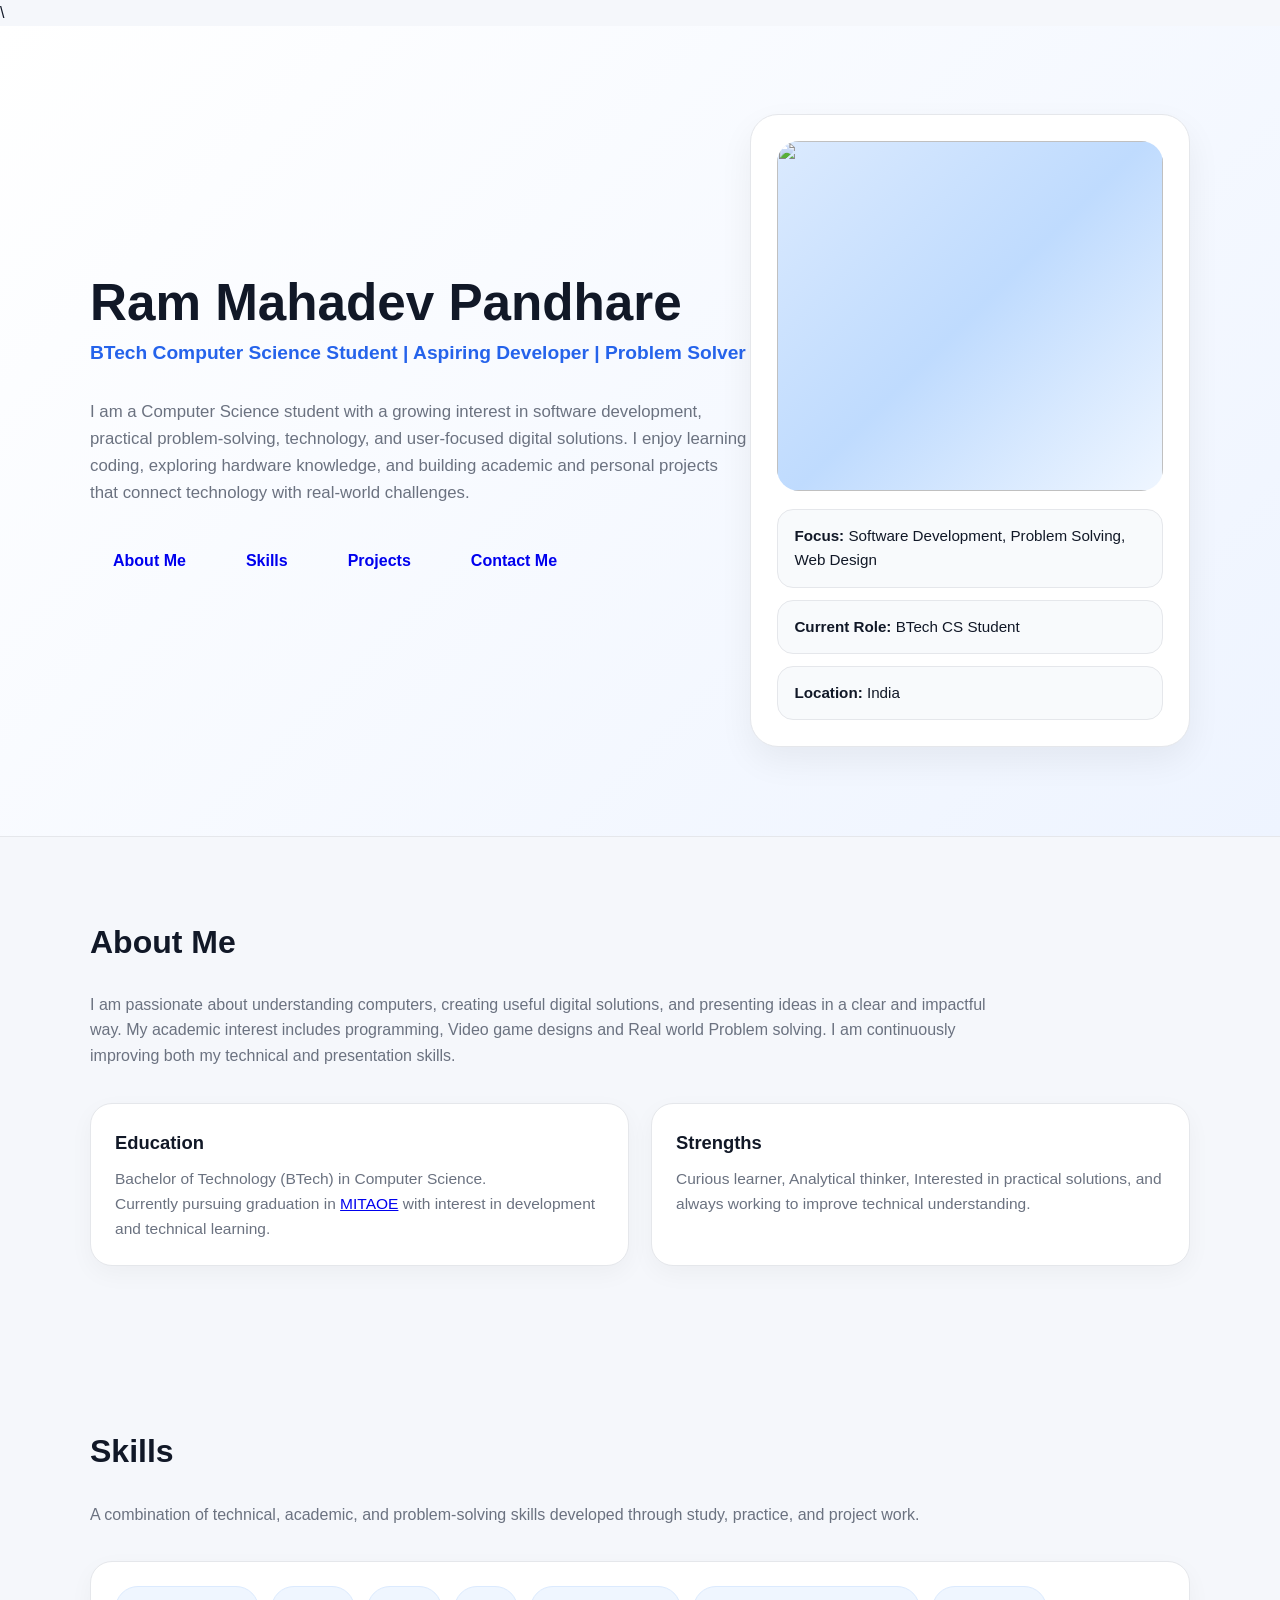
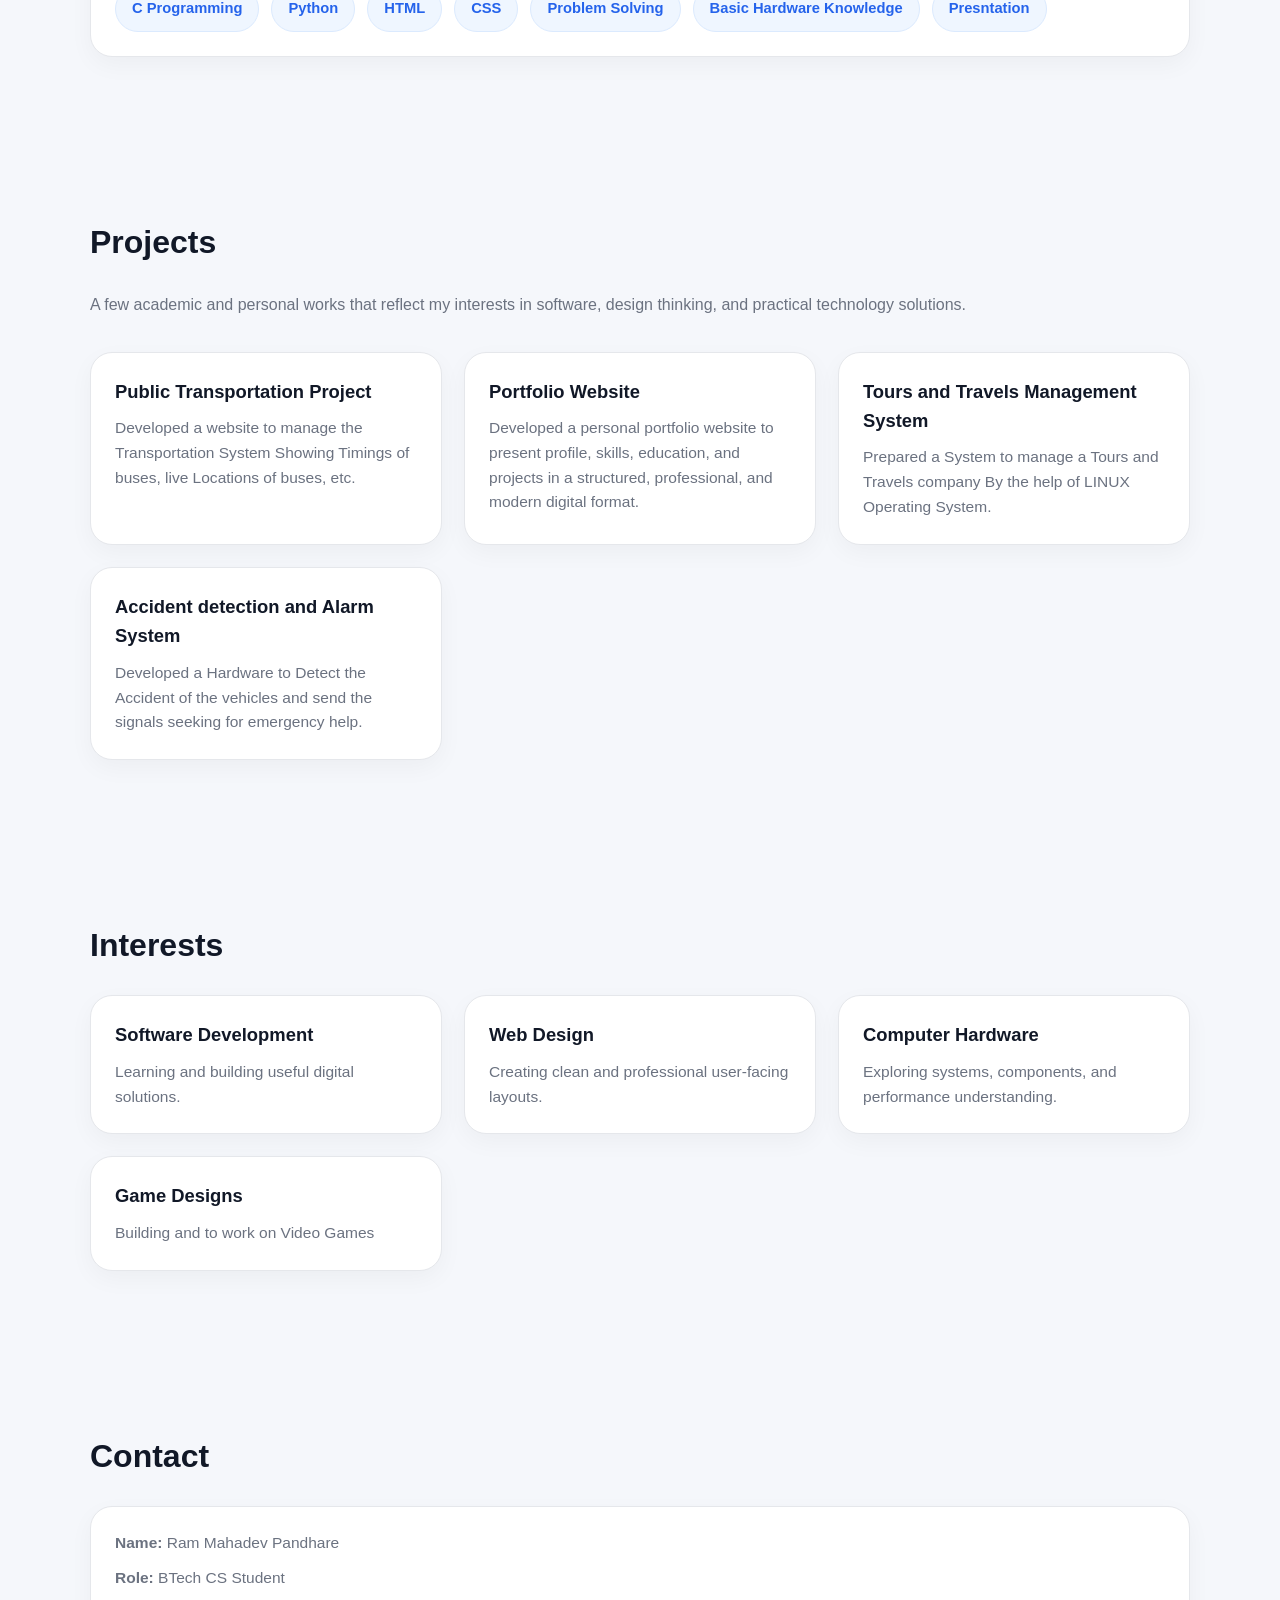
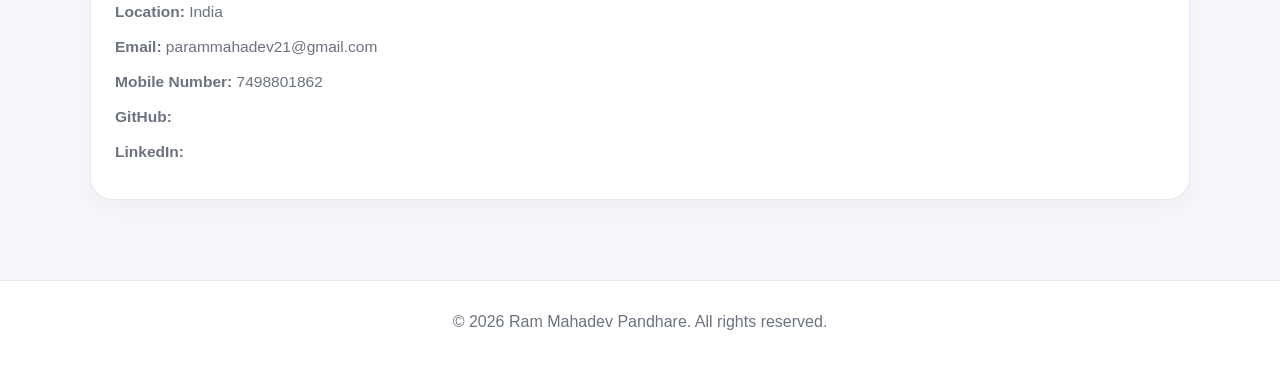
==== index.html @ dc65df7d "Add files via upload" ====
\<!DOCTYPE html>
<html lang="en">
<head>
  <meta charset="UTF-8" />
  <meta name="viewport" content="width=device-width, initial-scale=1.0" />
  <title>Om Shivnath Kadam | Portfolio</title>
  <style>
    * {
      margin: 0;
      padding: 0;
      box-sizing: border-box;
    }

    :root {
      --bg: #f5f7fb;
      --card: #ffffff;
      --text: #111827;
      --muted: #6b7280;
      --line: #e5e7eb;
      --accent: #2563eb;
      --soft: #eff6ff;
    }

    body {
      font-family: Arial, Helvetica, sans-serif;
      background: var(--bg);
      color: var(--text);
      line-height: 1.6;
    }

    .container {
      width: min(1100px, 92%);
      margin: auto;
    }

    header {
      background: linear-gradient(135deg, #ffffff, #eef4ff);
      border-bottom: 1px solid var(--line);
    }

    .hero {
      min-height: 90vh;
      display: grid;
      grid-template-columns: 1.2fr 0.8fr;
      gap: 1px;
      align-items: center;
      padding: 60px 0;
    }

    .hero-text h1 {
      font-size: 3.2rem;
      line-height: 1.1;
      margin-bottom: 7px;
    }

    .hero-text h2 {
      font-size: 1.2rem;
      color: var(--accent);
      font-weight: 700;
      margin-bottom: 30px;
    }

    .hero-text p {
      font-size: 1.05rem;
      color: var(--muted);
      max-width: 680px;
      margin-bottom: 28px;
    }

    .buttons {
      display: flex;
      gap: 14px;
      flex-wrap: wrap;
    }

    .btn {
      display: inline-block;
      text-decoration: none;
      padding: 12px 22px;
      border-radius: 999px;
      font-weight: 700;
      transition: 0.25s ease;
      border: 1px solid transparent;
    }

    .hero-card {
      background: var(--card);
      border: 1px solid var(--line);
      border-radius: 28px;
      padding: 26px;
      box-shadow: 0 14px 35px rgba(0, 0, 0, 0.06);
    }

    .profile-box {
      height: 350px;
      border-radius: 22px;
      background: linear-gradient(135deg, #dbeafe, #bfdbfe, #eff6ff);
      display: flex;
      align-items: center;
      justify-content: center;
      overflow: hidden;
      padding: 0;
    }

    .profile-image {
      width: 100%;
      height: 100%;
      object-fit: cover;
      display: block;
    }

    .quick-info {
      margin-top: 18px;
      display: grid;
      gap: 12px;
    }

    .quick-info div {
      padding: 14px 16px;
      border-radius: 16px;
      background: #f8fafc;
      border: 1px solid var(--line);
      font-size: 0.95rem;
    }

    section {
      padding: 80px 0;
    }

    .section-title {
      font-size: 2rem;
      margin-bottom: 24px;
    }

    .section-subtext {
      color: var(--muted);
      max-width:900px;
      margin-bottom: 34px;
    }

    .grid {
      display: grid;
      gap: 22px;
    }

    .grid-2 {
      grid-template-columns: repeat(2, 1fr);
    }

    .grid-3 {
      grid-template-columns: repeat(3, 1fr);
    }

    .card {
      background: var(--card);
      border: 1px solid var(--line);
      border-radius: 22px;
      padding: 24px;
      box-shadow: 0 8px 24px rgba(0, 0, 0, 0.04);
    }

    .card h3 {
      margin-bottom: 10px;
      font-size: 1.15rem;
    }

    .card p {
      color: var(--muted);
      font-size: 0.97rem;
    }

    .skill-list {
      display: flex;
      flex-wrap: wrap;
      gap: 12px;
    }

    .skill {
      background: var(--soft);
      color: var(--accent);
      border: 1px solid #dbeafe;
      padding: 10px 16px;
      border-radius: 999px;
      font-weight: 700;
      font-size: 0.92rem;
    }

    .contact-box p {
      margin-bottom: 10px;
      color: var(--muted);
    }

    footer {
      padding: 28px 0 40px;
      text-align: center;
      color: var(--muted);
      border-top: 1px solid var(--line);
      background: #fff;
    }

    @media (max-width: 900px) {
      .hero,
      .grid-2,
      .grid-3 {
        grid-template-columns: 1fr;
      }

      .hero {
        min-height: auto;
        padding: 40px 0 60px;
      }

      .hero-text h1 {
        font-size: 2.4rem;
      }
    }
  </style>
</head>
<body>
  <header>
    <div class="container hero">
      <div class="hero-text">
        <h1>Ram Mahadev Pandhare</h1>
        <h2>BTech Computer Science Student | Aspiring Developer | Problem Solver</h2>
        <p>
          I am a Computer Science student with a growing interest in software development,
          practical problem-solving, technology, and user-focused digital solutions. I enjoy
          learning coding, exploring hardware knowledge, and building academic and personal
          projects that connect technology with real-world challenges.
        </p>
        <div class="buttons">
          <a href="#about" class="btn btn">About Me</a>
          <a href="#skills" class="btn btn">Skills</a>
          <a href="#projects" class="btn btn">Projects</a>
          <a href="#contact" class="btn btn">Contact Me</a>
        </div>
      </div>

      <div class="hero-card">
        <div class="profile-box">
          <img src="C:\Users\hp 512\Downloads\IMG-20251212-WA0064.jpg" class="profile-image"/>
        </div>
        <div class="quick-info">
          <div><strong>Focus:</strong> Software Development, Problem Solving, Web Design</div>
          <div><strong>Current Role:</strong> BTech CS Student</div>
          <div><strong>Location:</strong> India</div>
        </div>
      </div>
    </div>
  </header>

  <section id="about">
    <div class="container">
      <h2 class="section-title">About Me</h2>
      <p class="section-subtext">
        I am passionate about understanding computers, creating useful digital solutions,
        and presenting ideas in a clear and impactful way. My academic interest includes
        programming, Video game designs and Real world Problem solving. I am continuously improving both my technical and presentation skills.
      </p>
      <div class="grid grid-2">
        <div class="card">
          <h3>Education</h3>
          <p>
            Bachelor of Technology (BTech) in Computer Science.<br />
            Currently pursuing graduation in <a href="https://mitaoe.ac.in/">MITAOE</a> with interest in development and technical learning.
          </p>
        </div>
        <div class="card">
          <h3>Strengths</h3>
          <p>
            Curious learner, Analytical thinker, Interested in
            practical solutions, and always working to improve technical understanding.
          </p>
        </div>
      </div>
    </div>
  </section>

  <section id="skills">
    <div class="container">
      <h2 class="section-title">Skills</h2>
      <p class="section-subtext">
        A combination of technical, academic, and problem-solving skills developed through study, practice, and project work.</p>
      <div class="card">
        <div class="skill-list">
          <span class="skill">C Programming</span>
          <span class="skill">Python</span>
          <span class="skill">HTML</span>
          <span class="skill">CSS</span>
          <span class="skill">Problem Solving</span>
          <span class="skill">Basic Hardware Knowledge</span>
          <span class="skill">Presntation</span>
        </div>
      </div>
    </div>
  </section>

  <section id="projects">
    <div class="container">
      <h2 class="section-title">Projects</h2>
      <p class="section-subtext">
        A few academic and personal works that reflect my interests in software, design thinking, and practical technology solutions.</p>
      <div class="grid grid-3">
        <div class="card">
          <h3>Public Transportation Project</h3>
          <p>
            Developed a website to manage the Transportation System Showing Timings of buses, live Locations of buses, etc.
          </p>
        </div>
        <div class="card">
          <h3>Portfolio Website</h3>
          <p>
            Developed a personal portfolio website to present profile, skills, education, and projects in a structured, professional, and modern digital format.
          </p>
        </div>
        <div class="card">
          <h3>Tours and Travels Management System</h3>
          <p>
            Prepared a System to manage a Tours and Travels company By the help of LINUX Operating System.
          </p>
        </div>
        <div class="card">
          <h3>Accident detection and Alarm System</h3>
          <p>
            Developed a Hardware to Detect the Accident of the vehicles and send the signals seeking for emergency help.
          </p>
        </div>
      </div>
    </div>
  </section>

  <section id="interests">
    <div class="container">
      <h2 class="section-title">Interests</h2>
      <div class="grid grid-3">
        <div class="card"><h3>Software Development</h3><p>Learning and building useful digital solutions.</p></div>
        <div class="card"><h3>Web Design</h3><p>Creating clean and professional user-facing layouts.</p></div>
        <div class="card"><h3>Computer Hardware</h3><p>Exploring systems, components, and performance understanding.</p></div>
        <div class="card"><h3>Game Designs</h3><p>Building and to work on Video Games</p></div>
      </div>
    </div>
  </section>

  <section id="contact">
    <div class="container">
      <h2 class="section-title">Contact</h2>
      <div class="card contact-box">
        <p><strong>Name:</strong> Ram Mahadev Pandhare</p>
        <p><strong>Role:</strong> BTech CS Student</p>
        <p><strong>Location:</strong> India</p>
        <p><strong>Email:</strong> parammahadev21@gmail.com</p> 
        <p><strong>Mobile Number:</strong> 7498801862</p>       
        <p><strong>GitHub:</strong> </p>
        <p><strong>LinkedIn:</strong></p>
      </div>
    </div>
  </section>

  <footer>
    <div class="container">
      <p>© 2026 Ram Mahadev Pandhare. All rights reserved.</p>
    </div>
  </footer>
</body>
</html>
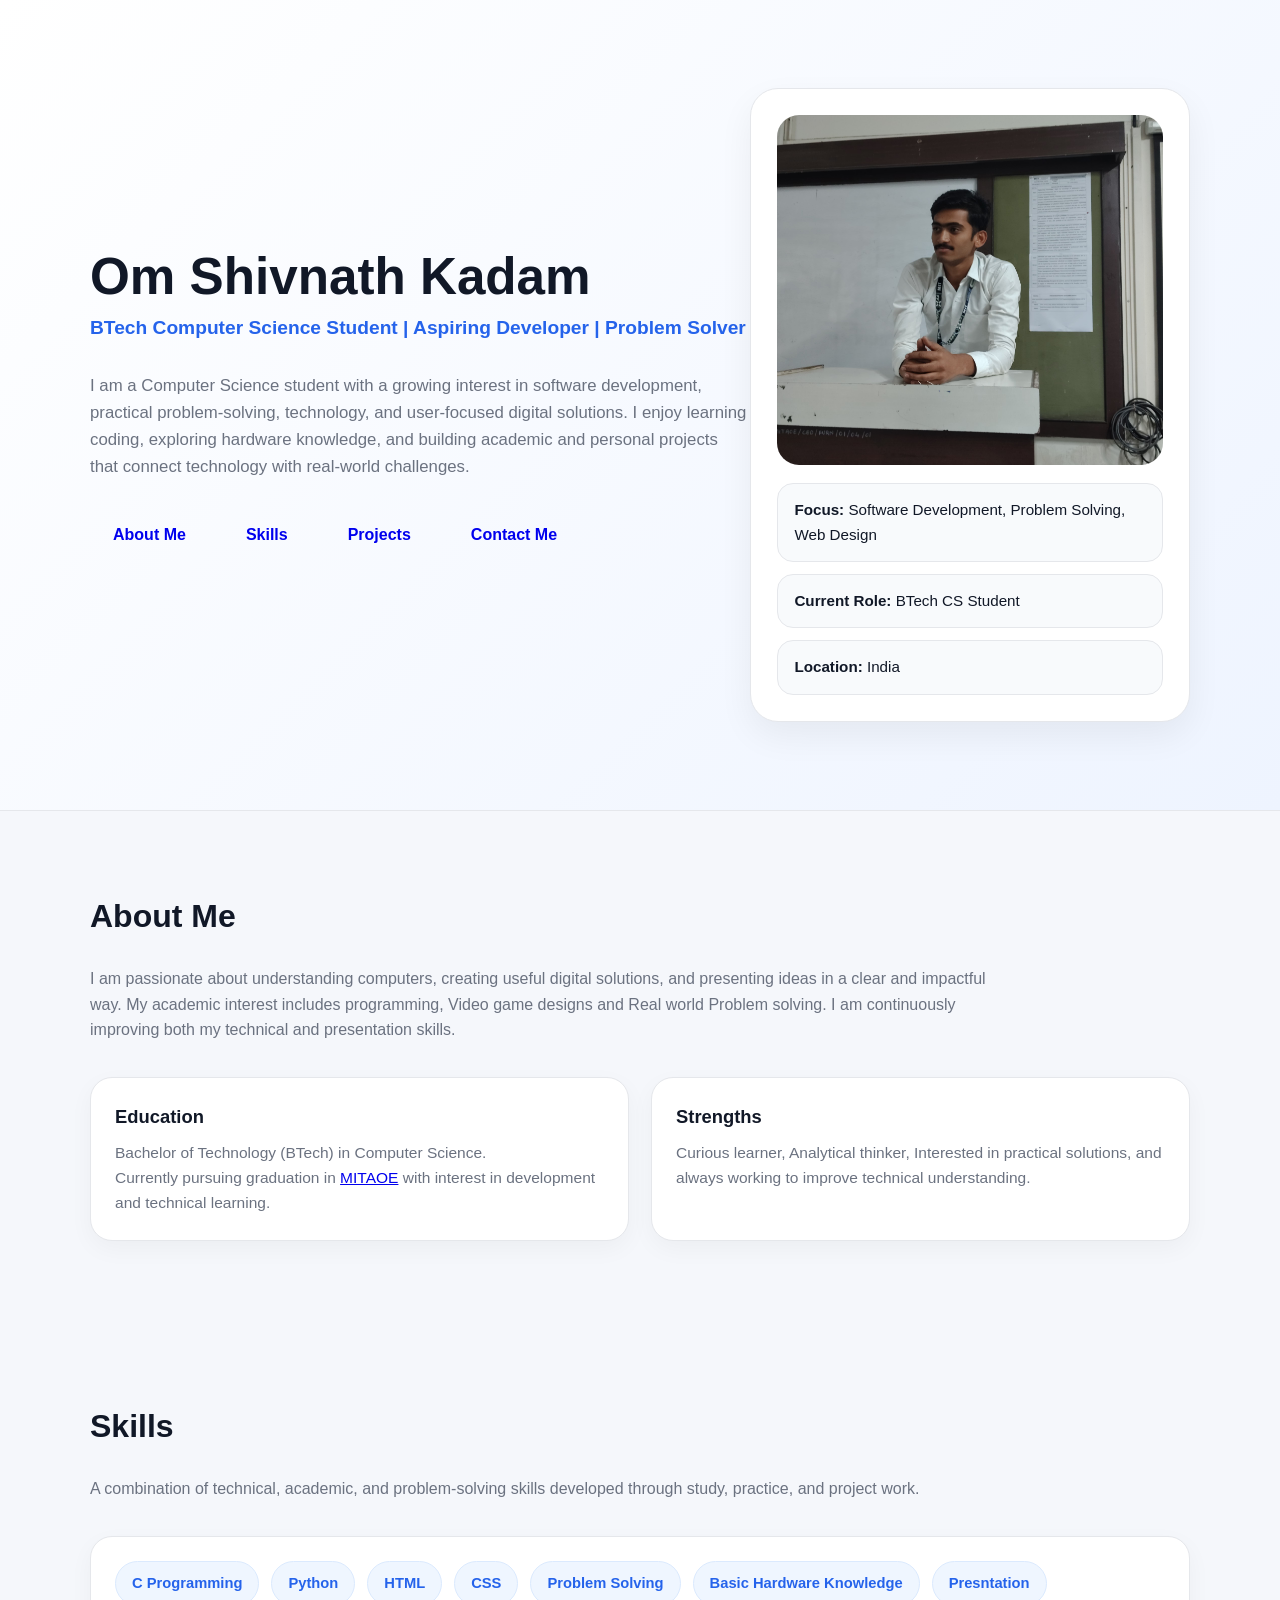
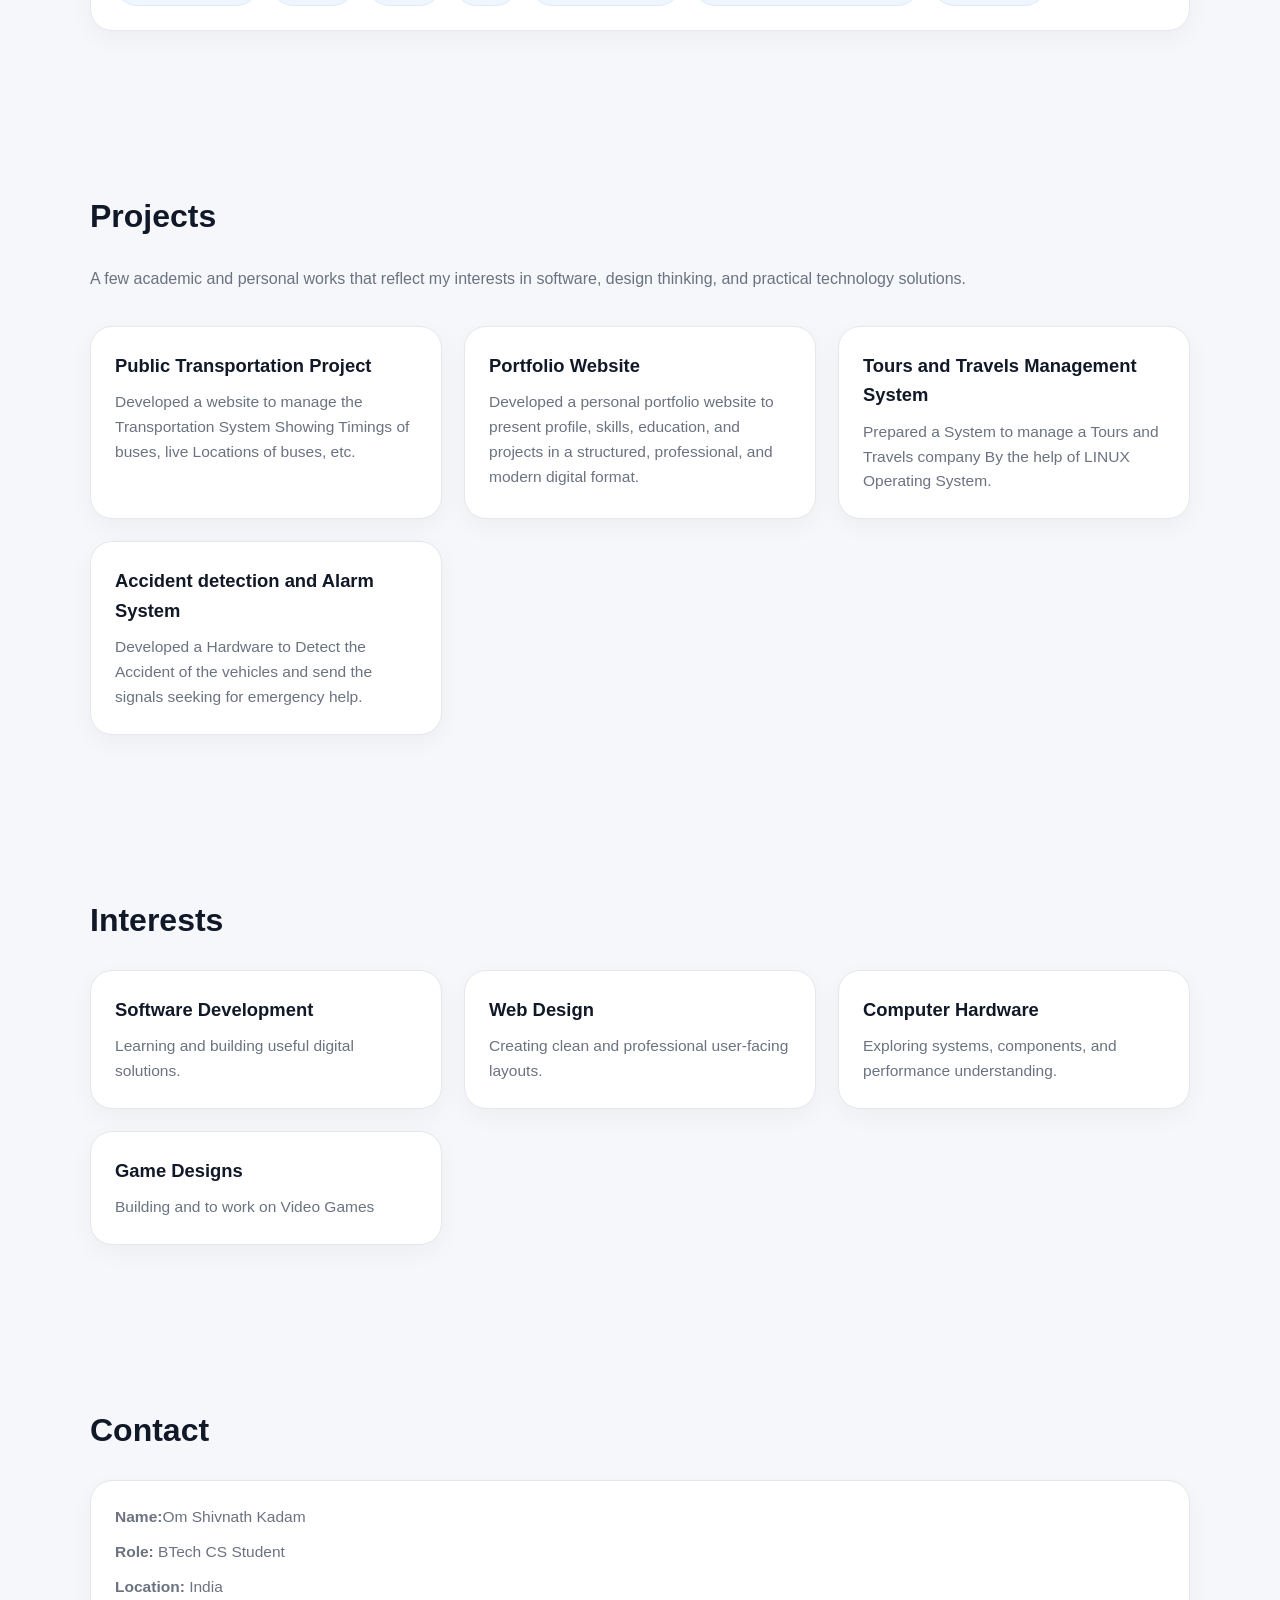
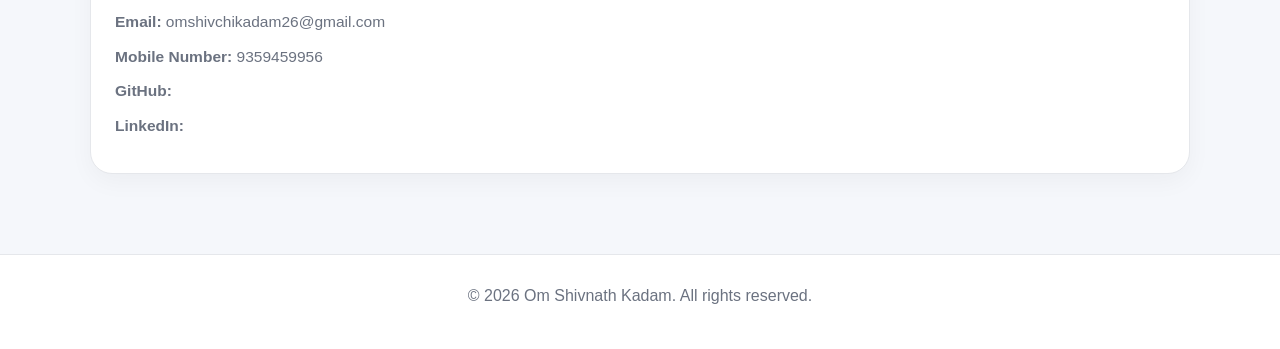
==== commit 24aa988a: "Add files via upload" ====
--- a/index.html
+++ b/index.html
@@ -1,4 +1,4 @@
-\<!DOCTYPE html>
+<!DOCTYPE html>
 <html lang="en">
 <head>
   <meta charset="UTF-8" />
@@ -220,7 +220,7 @@
   <header>
     <div class="container hero">
       <div class="hero-text">
-        <h1>Ram Mahadev Pandhare</h1>
+        <h1>Om Shivnath Kadam</h1>
         <h2>BTech Computer Science Student | Aspiring Developer | Problem Solver</h2>
         <p>
           I am a Computer Science student with a growing interest in software development,
@@ -238,7 +238,7 @@
 
       <div class="hero-card">
         <div class="profile-box">
-          <img src="C:\Users\hp 512\Downloads\IMG-20251212-WA0064.jpg" class="profile-image"/>
+          <img src="IMG-20251212-WA0064.jpg" class="profile-image"/>
         </div>
         <div class="quick-info">
           <div><strong>Focus:</strong> Software Development, Problem Solving, Web Design</div>
@@ -345,11 +345,11 @@
     <div class="container">
       <h2 class="section-title">Contact</h2>
       <div class="card contact-box">
-        <p><strong>Name:</strong> Ram Mahadev Pandhare</p>
+        <p><strong>Name:</strong>Om Shivnath Kadam</p>
         <p><strong>Role:</strong> BTech CS Student</p>
         <p><strong>Location:</strong> India</p>
-        <p><strong>Email:</strong> parammahadev21@gmail.com</p> 
-        <p><strong>Mobile Number:</strong> 7498801862</p>       
+        <p><strong>Email:</strong> omshivchikadam26@gmail.com</p> 
+        <p><strong>Mobile Number:</strong> 9359459956</p>       
         <p><strong>GitHub:</strong> </p>
         <p><strong>LinkedIn:</strong></p>
       </div>
@@ -358,7 +358,7 @@
 
   <footer>
     <div class="container">
-      <p>© 2026 Ram Mahadev Pandhare. All rights reserved.</p>
+      <p>© 2026 Om Shivnath Kadam. All rights reserved.</p>
     </div>
   </footer>
 </body>
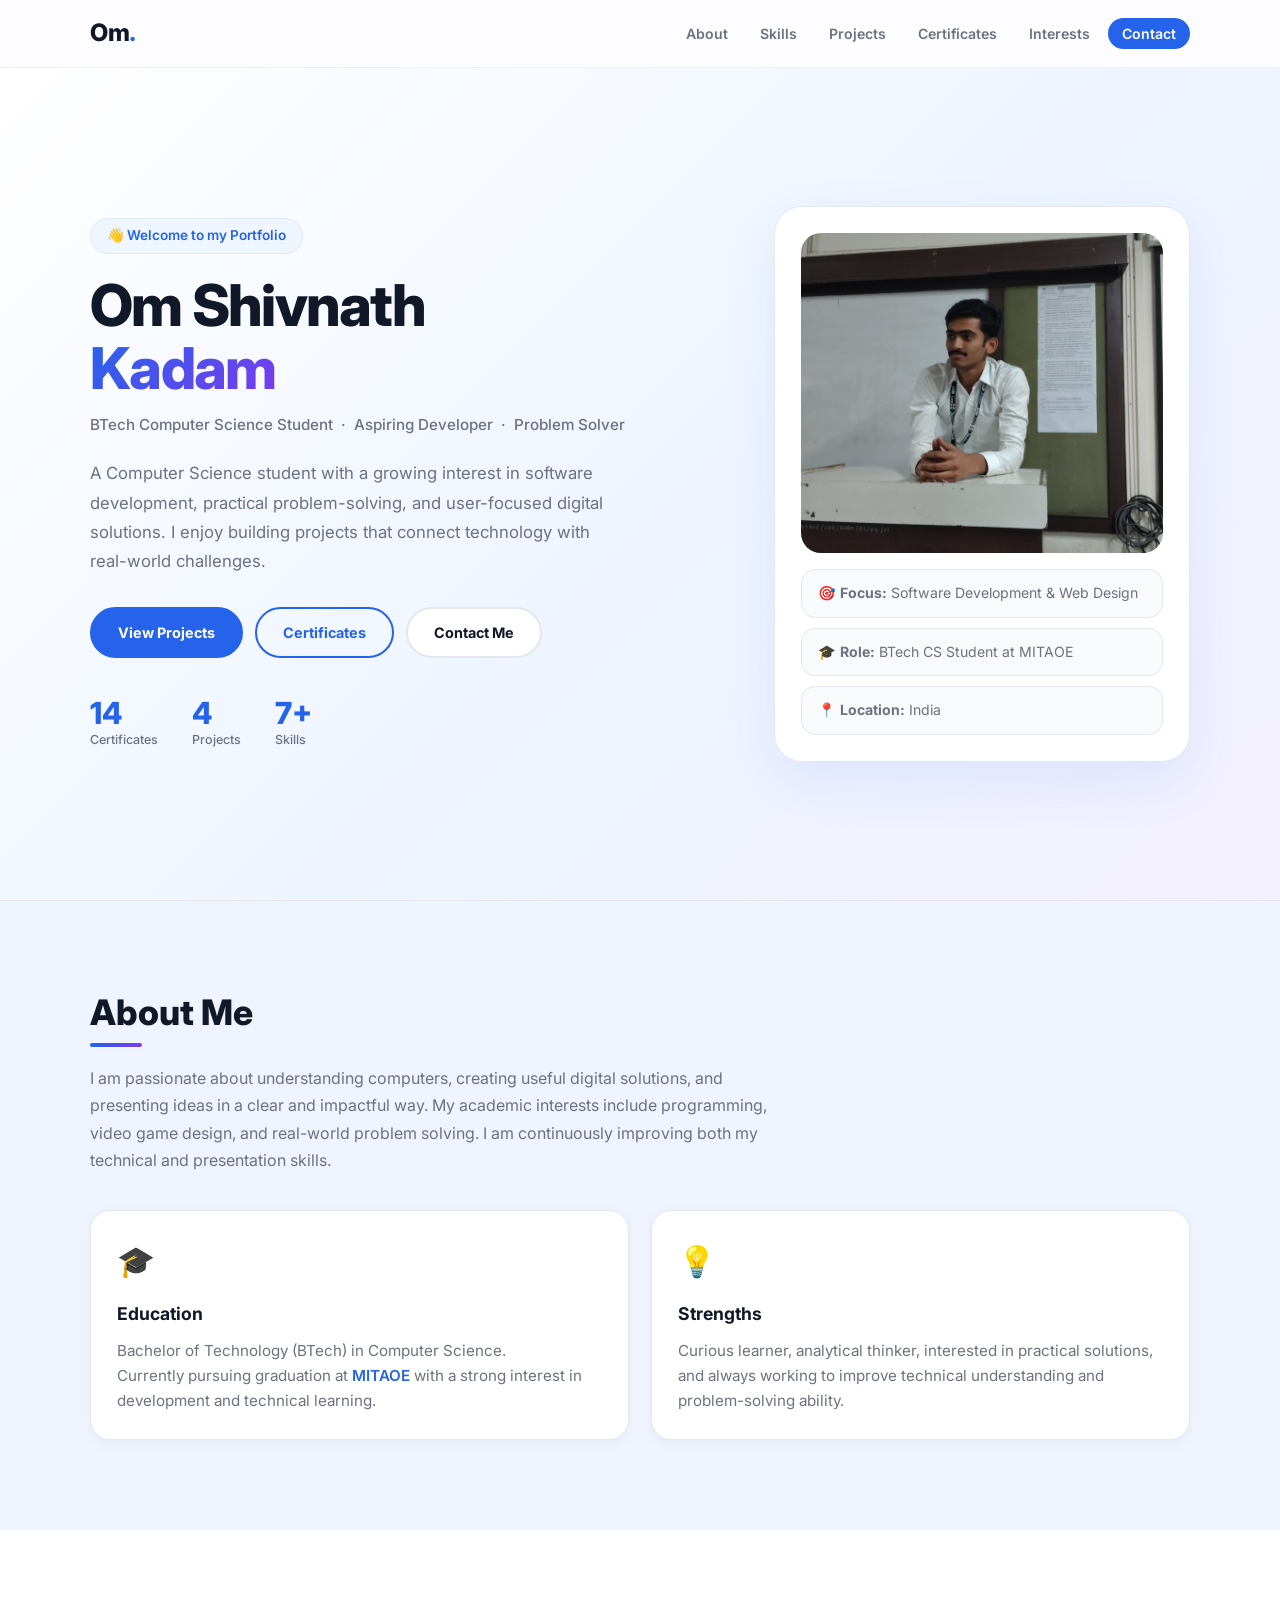
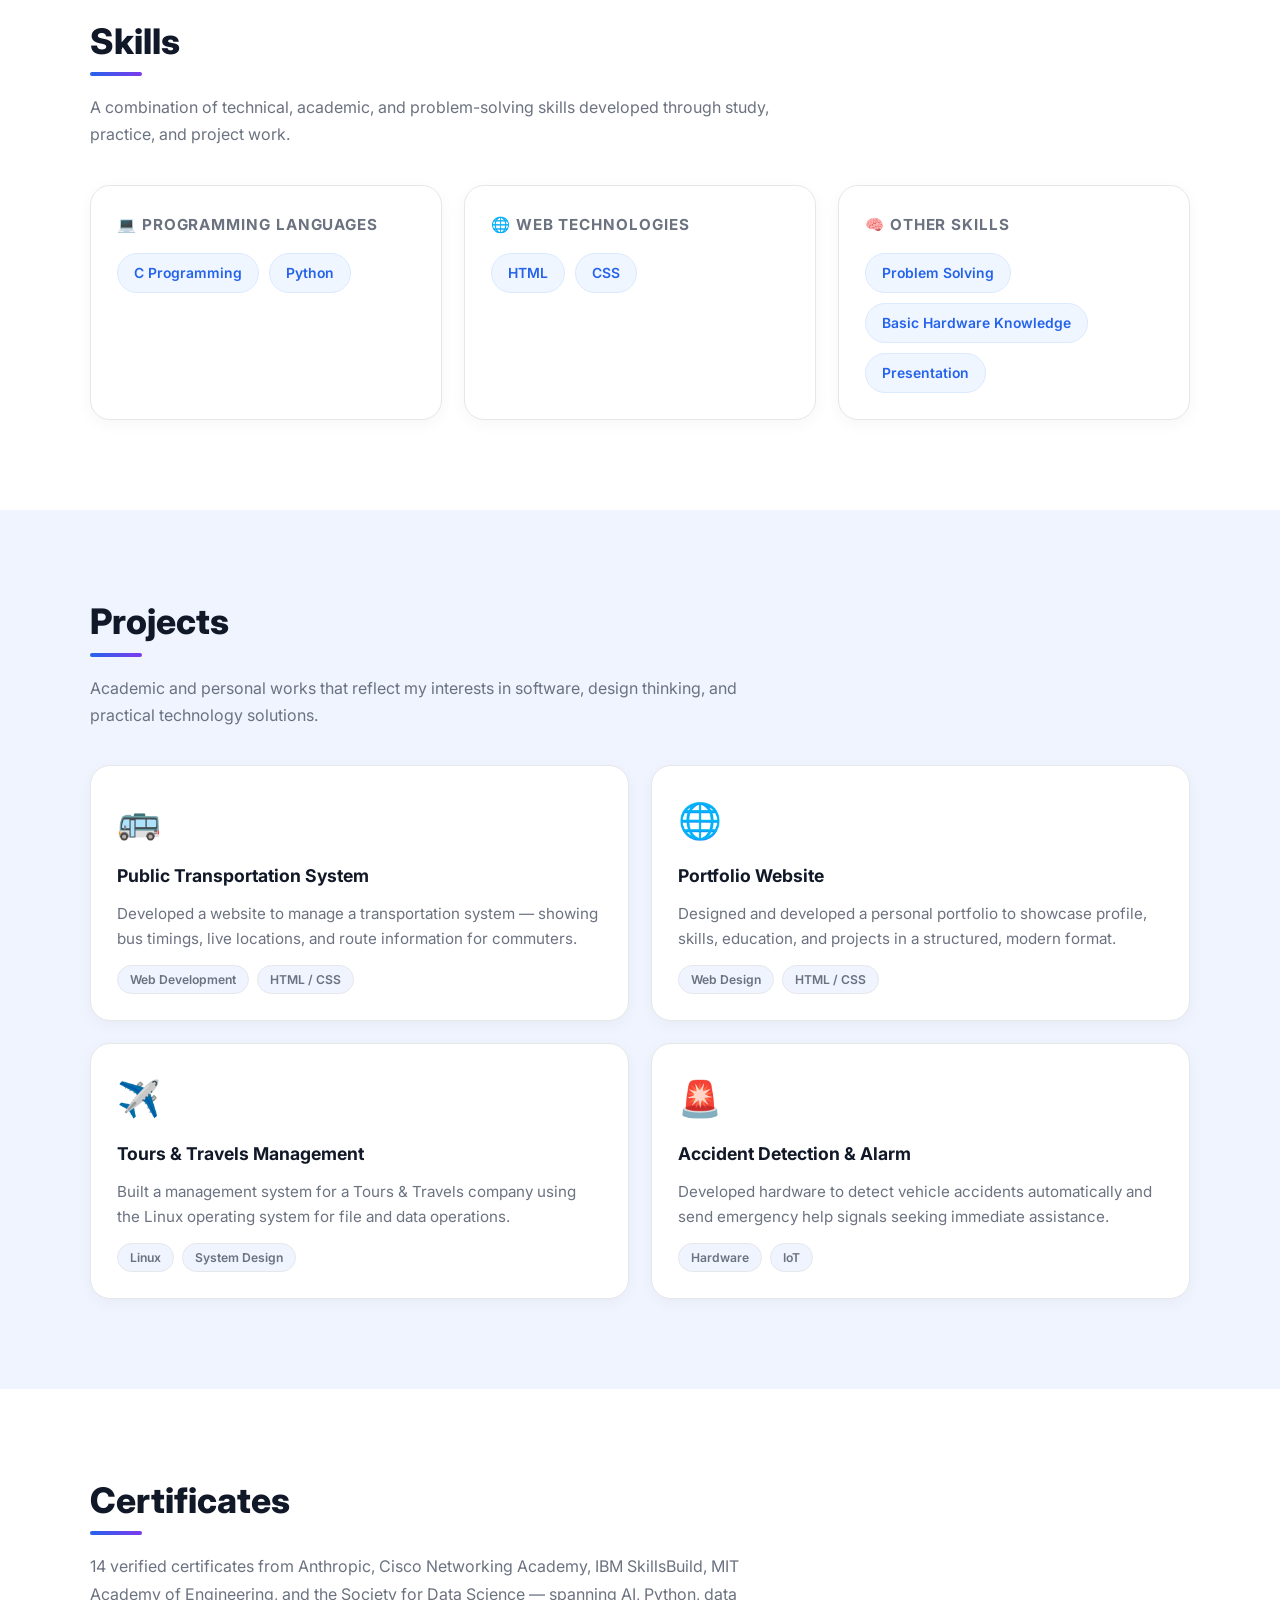
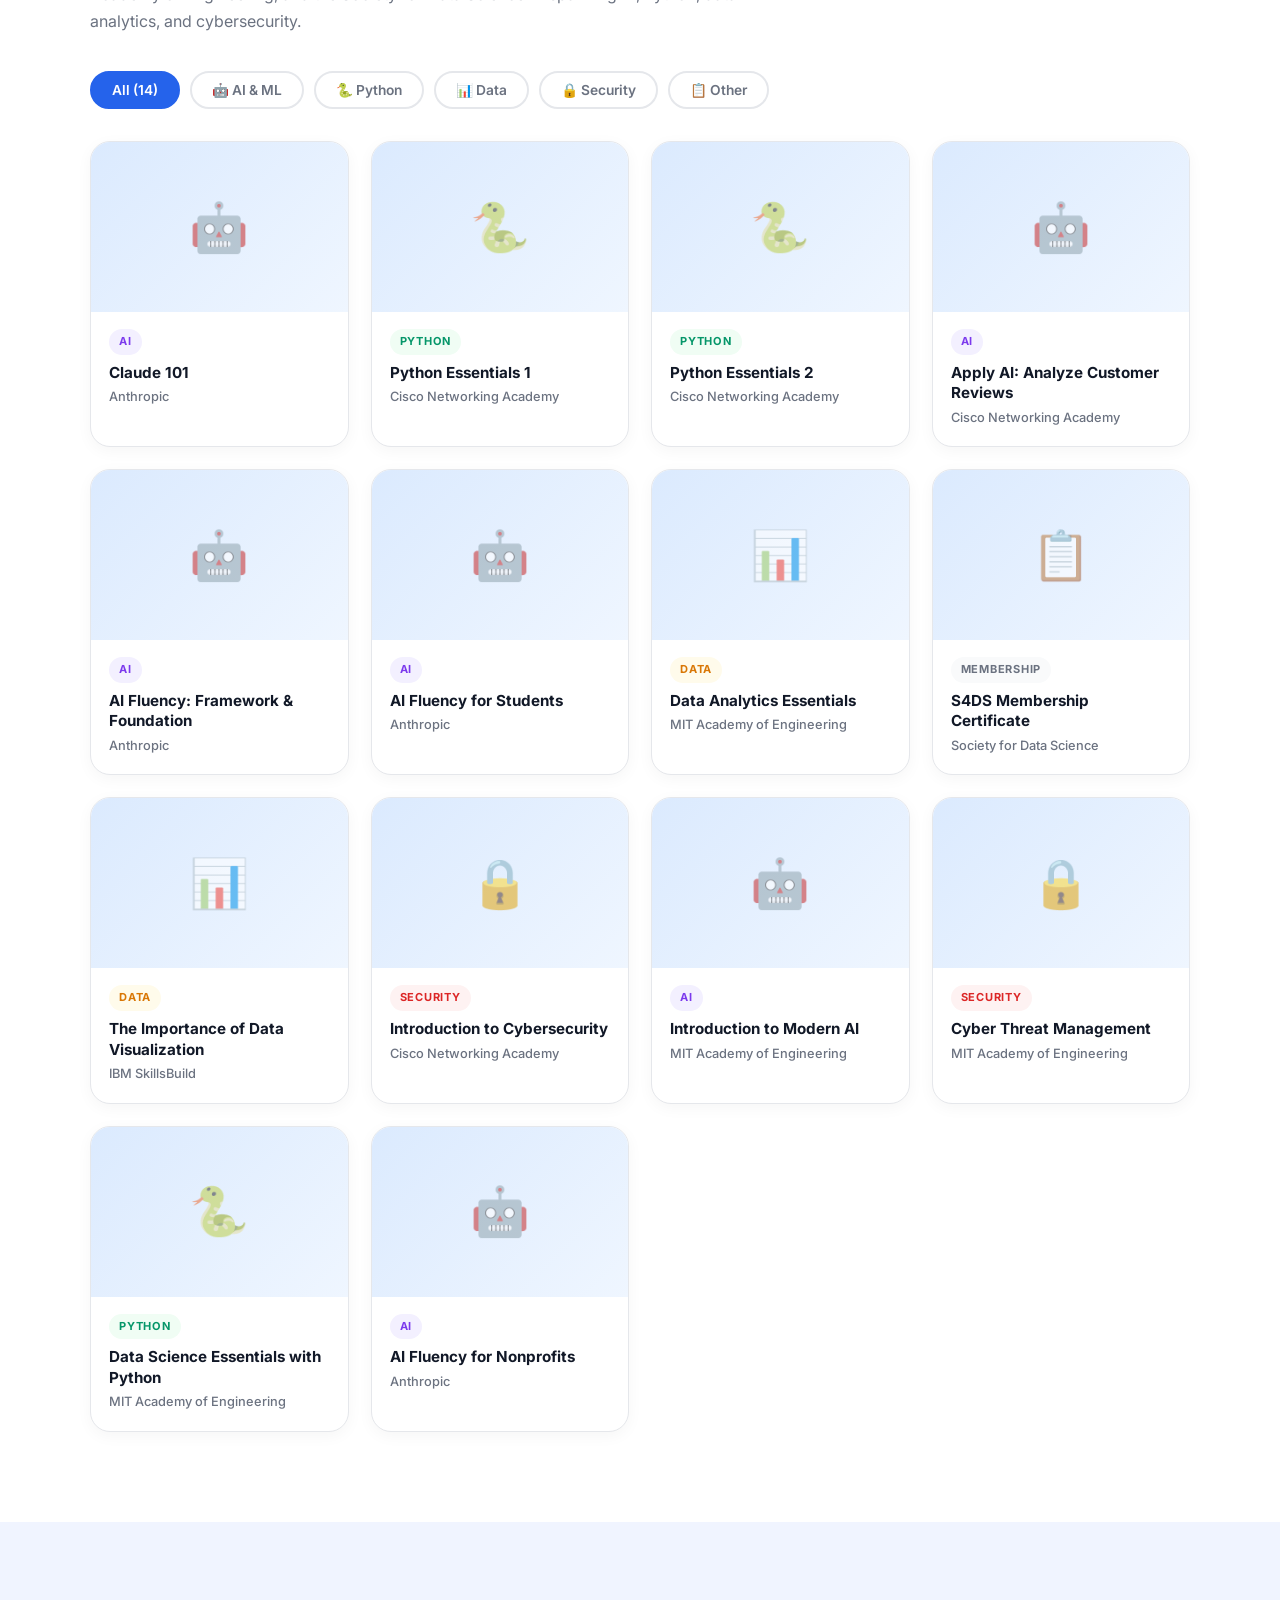
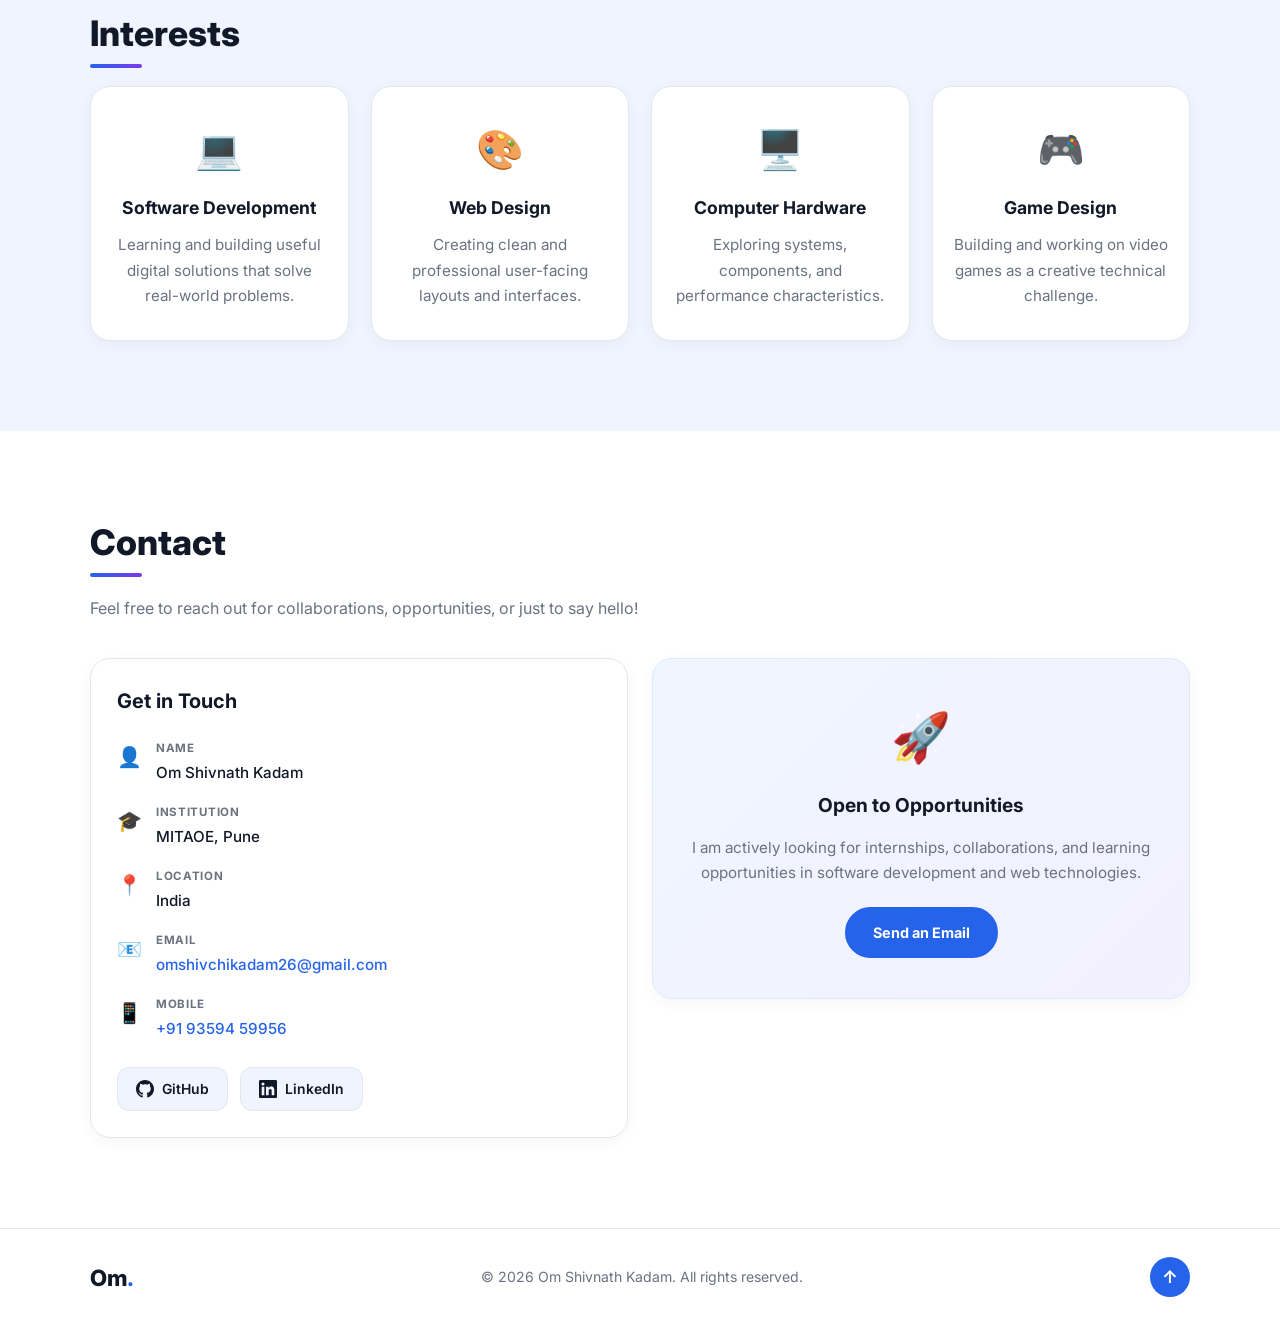
==== commit 0c11005e: "Add files via upload" ====
--- a/index.html
+++ b/index.html
@@ -1,365 +1,692 @@
-<!DOCTYPE html>
-<html lang="en">
-<head>
-  <meta charset="UTF-8" />
-  <meta name="viewport" content="width=device-width, initial-scale=1.0" />
-  <title>Om Shivnath Kadam | Portfolio</title>
-  <style>
-    * {
-      margin: 0;
-      padding: 0;
-      box-sizing: border-box;
-    }
-
-    :root {
-      --bg: #f5f7fb;
-      --card: #ffffff;
-      --text: #111827;
-      --muted: #6b7280;
-      --line: #e5e7eb;
-      --accent: #2563eb;
-      --soft: #eff6ff;
-    }
-
-    body {
-      font-family: Arial, Helvetica, sans-serif;
-      background: var(--bg);
-      color: var(--text);
-      line-height: 1.6;
-    }
-
-    .container {
-      width: min(1100px, 92%);
-      margin: auto;
-    }
-
-    header {
-      background: linear-gradient(135deg, #ffffff, #eef4ff);
-      border-bottom: 1px solid var(--line);
-    }
-
-    .hero {
-      min-height: 90vh;
-      display: grid;
-      grid-template-columns: 1.2fr 0.8fr;
-      gap: 1px;
-      align-items: center;
-      padding: 60px 0;
-    }
-
-    .hero-text h1 {
-      font-size: 3.2rem;
-      line-height: 1.1;
-      margin-bottom: 7px;
-    }
-
-    .hero-text h2 {
-      font-size: 1.2rem;
-      color: var(--accent);
-      font-weight: 700;
-      margin-bottom: 30px;
-    }
-
-    .hero-text p {
-      font-size: 1.05rem;
-      color: var(--muted);
-      max-width: 680px;
-      margin-bottom: 28px;
-    }
-
-    .buttons {
-      display: flex;
-      gap: 14px;
-      flex-wrap: wrap;
-    }
-
-    .btn {
-      display: inline-block;
-      text-decoration: none;
-      padding: 12px 22px;
-      border-radius: 999px;
-      font-weight: 700;
-      transition: 0.25s ease;
-      border: 1px solid transparent;
-    }
-
-    .hero-card {
-      background: var(--card);
-      border: 1px solid var(--line);
-      border-radius: 28px;
-      padding: 26px;
-      box-shadow: 0 14px 35px rgba(0, 0, 0, 0.06);
-    }
-
-    .profile-box {
-      height: 350px;
-      border-radius: 22px;
-      background: linear-gradient(135deg, #dbeafe, #bfdbfe, #eff6ff);
-      display: flex;
-      align-items: center;
-      justify-content: center;
-      overflow: hidden;
-      padding: 0;
-    }
-
-    .profile-image {
-      width: 100%;
-      height: 100%;
-      object-fit: cover;
-      display: block;
-    }
-
-    .quick-info {
-      margin-top: 18px;
-      display: grid;
-      gap: 12px;
-    }
-
-    .quick-info div {
-      padding: 14px 16px;
-      border-radius: 16px;
-      background: #f8fafc;
-      border: 1px solid var(--line);
-      font-size: 0.95rem;
-    }
-
-    section {
-      padding: 80px 0;
-    }
-
-    .section-title {
-      font-size: 2rem;
-      margin-bottom: 24px;
-    }
-
-    .section-subtext {
-      color: var(--muted);
-      max-width:900px;
-      margin-bottom: 34px;
-    }
-
-    .grid {
-      display: grid;
-      gap: 22px;
-    }
-
-    .grid-2 {
-      grid-template-columns: repeat(2, 1fr);
-    }
-
-    .grid-3 {
-      grid-template-columns: repeat(3, 1fr);
-    }
-
-    .card {
-      background: var(--card);
-      border: 1px solid var(--line);
-      border-radius: 22px;
-      padding: 24px;
-      box-shadow: 0 8px 24px rgba(0, 0, 0, 0.04);
-    }
-
-    .card h3 {
-      margin-bottom: 10px;
-      font-size: 1.15rem;
-    }
-
-    .card p {
-      color: var(--muted);
-      font-size: 0.97rem;
-    }
-
-    .skill-list {
-      display: flex;
-      flex-wrap: wrap;
-      gap: 12px;
-    }
-
-    .skill {
-      background: var(--soft);
-      color: var(--accent);
-      border: 1px solid #dbeafe;
-      padding: 10px 16px;
-      border-radius: 999px;
-      font-weight: 700;
-      font-size: 0.92rem;
-    }
-
-    .contact-box p {
-      margin-bottom: 10px;
-      color: var(--muted);
-    }
-
-    footer {
-      padding: 28px 0 40px;
-      text-align: center;
-      color: var(--muted);
-      border-top: 1px solid var(--line);
-      background: #fff;
-    }
-
-    @media (max-width: 900px) {
-      .hero,
-      .grid-2,
-      .grid-3 {
-        grid-template-columns: 1fr;
-      }
-
-      .hero {
-        min-height: auto;
-        padding: 40px 0 60px;
-      }
-
-      .hero-text h1 {
-        font-size: 2.4rem;
-      }
-    }
-  </style>
-</head>
-<body>
-  <header>
-    <div class="container hero">
-      <div class="hero-text">
-        <h1>Om Shivnath Kadam</h1>
-        <h2>BTech Computer Science Student | Aspiring Developer | Problem Solver</h2>
-        <p>
-          I am a Computer Science student with a growing interest in software development,
-          practical problem-solving, technology, and user-focused digital solutions. I enjoy
-          learning coding, exploring hardware knowledge, and building academic and personal
-          projects that connect technology with real-world challenges.
-        </p>
-        <div class="buttons">
-          <a href="#about" class="btn btn">About Me</a>
-          <a href="#skills" class="btn btn">Skills</a>
-          <a href="#projects" class="btn btn">Projects</a>
-          <a href="#contact" class="btn btn">Contact Me</a>
-        </div>
-      </div>
-
-      <div class="hero-card">
-        <div class="profile-box">
-          <img src="IMG-20251212-WA0064.jpg" class="profile-image"/>
-        </div>
-        <div class="quick-info">
-          <div><strong>Focus:</strong> Software Development, Problem Solving, Web Design</div>
-          <div><strong>Current Role:</strong> BTech CS Student</div>
-          <div><strong>Location:</strong> India</div>
-        </div>
-      </div>
-    </div>
-  </header>
-
-  <section id="about">
-    <div class="container">
-      <h2 class="section-title">About Me</h2>
-      <p class="section-subtext">
-        I am passionate about understanding computers, creating useful digital solutions,
-        and presenting ideas in a clear and impactful way. My academic interest includes
-        programming, Video game designs and Real world Problem solving. I am continuously improving both my technical and presentation skills.
-      </p>
-      <div class="grid grid-2">
-        <div class="card">
-          <h3>Education</h3>
-          <p>
-            Bachelor of Technology (BTech) in Computer Science.<br />
-            Currently pursuing graduation in <a href="https://mitaoe.ac.in/">MITAOE</a> with interest in development and technical learning.
-          </p>
-        </div>
-        <div class="card">
-          <h3>Strengths</h3>
-          <p>
-            Curious learner, Analytical thinker, Interested in
-            practical solutions, and always working to improve technical understanding.
-          </p>
-        </div>
-      </div>
-    </div>
-  </section>
-
-  <section id="skills">
-    <div class="container">
-      <h2 class="section-title">Skills</h2>
-      <p class="section-subtext">
-        A combination of technical, academic, and problem-solving skills developed through study, practice, and project work.</p>
-      <div class="card">
-        <div class="skill-list">
-          <span class="skill">C Programming</span>
-          <span class="skill">Python</span>
-          <span class="skill">HTML</span>
-          <span class="skill">CSS</span>
-          <span class="skill">Problem Solving</span>
-          <span class="skill">Basic Hardware Knowledge</span>
-          <span class="skill">Presntation</span>
-        </div>
-      </div>
-    </div>
-  </section>
-
-  <section id="projects">
-    <div class="container">
-      <h2 class="section-title">Projects</h2>
-      <p class="section-subtext">
-        A few academic and personal works that reflect my interests in software, design thinking, and practical technology solutions.</p>
-      <div class="grid grid-3">
-        <div class="card">
-          <h3>Public Transportation Project</h3>
-          <p>
-            Developed a website to manage the Transportation System Showing Timings of buses, live Locations of buses, etc.
-          </p>
-        </div>
-        <div class="card">
-          <h3>Portfolio Website</h3>
-          <p>
-            Developed a personal portfolio website to present profile, skills, education, and projects in a structured, professional, and modern digital format.
-          </p>
-        </div>
-        <div class="card">
-          <h3>Tours and Travels Management System</h3>
-          <p>
-            Prepared a System to manage a Tours and Travels company By the help of LINUX Operating System.
-          </p>
-        </div>
-        <div class="card">
-          <h3>Accident detection and Alarm System</h3>
-          <p>
-            Developed a Hardware to Detect the Accident of the vehicles and send the signals seeking for emergency help.
-          </p>
-        </div>
-      </div>
-    </div>
-  </section>
-
-  <section id="interests">
-    <div class="container">
-      <h2 class="section-title">Interests</h2>
-      <div class="grid grid-3">
-        <div class="card"><h3>Software Development</h3><p>Learning and building useful digital solutions.</p></div>
-        <div class="card"><h3>Web Design</h3><p>Creating clean and professional user-facing layouts.</p></div>
-        <div class="card"><h3>Computer Hardware</h3><p>Exploring systems, components, and performance understanding.</p></div>
-        <div class="card"><h3>Game Designs</h3><p>Building and to work on Video Games</p></div>
-      </div>
-    </div>
-  </section>
-
-  <section id="contact">
-    <div class="container">
-      <h2 class="section-title">Contact</h2>
-      <div class="card contact-box">
-        <p><strong>Name:</strong>Om Shivnath Kadam</p>
-        <p><strong>Role:</strong> BTech CS Student</p>
-        <p><strong>Location:</strong> India</p>
-        <p><strong>Email:</strong> omshivchikadam26@gmail.com</p> 
-        <p><strong>Mobile Number:</strong> 9359459956</p>       
-        <p><strong>GitHub:</strong> </p>
-        <p><strong>LinkedIn:</strong></p>
-      </div>
-    </div>
-  </section>
-
-  <footer>
-    <div class="container">
-      <p>© 2026 Om Shivnath Kadam. All rights reserved.</p>
-    </div>
-  </footer>
-</body>
-</html>
+<!DOCTYPE html>
+<html lang="en">
+<head>
+  <meta charset="UTF-8" />
+  <meta name="viewport" content="width=device-width, initial-scale=1.0" />
+  <title>Om Shivnath Kadam | Portfolio</title>
+  <link rel="preconnect" href="https://fonts.googleapis.com" />
+  <link rel="preconnect" href="https://fonts.gstatic.com" crossorigin />
+  <link href="https://fonts.googleapis.com/css2?family=Inter:wght@400;500;600;700;800&display=swap" rel="stylesheet" />
+  <link rel="stylesheet" href="style.css" />
+</head>
+<body>
+
+  <!-- ════════════════════════════════════
+       NAV
+  ════════════════════════════════════ -->
+  <nav class="navbar" id="navbar">
+    <div class="container nav-inner">
+      <a href="#home" class="nav-logo">Om<span>.</span></a>
+      <ul class="nav-links" id="navLinks">
+        <li><a href="#about">About</a></li>
+        <li><a href="#skills">Skills</a></li>
+        <li><a href="#projects">Projects</a></li>
+        <li><a href="#certificates">Certificates</a></li>
+        <li><a href="#interests">Interests</a></li>
+        <li><a href="#contact" class="nav-cta">Contact</a></li>
+      </ul>
+      <button class="nav-toggle" id="navToggle" aria-label="Toggle navigation">
+        <span></span><span></span><span></span>
+      </button>
+    </div>
+  </nav>
+
+  <!-- ════════════════════════════════════
+       HERO
+  ════════════════════════════════════ -->
+  <header id="home">
+    <div class="container hero">
+
+      <div class="hero-text">
+        <span class="hero-eyebrow">👋 Welcome to my Portfolio</span>
+        <h1>Om Shivnath<br /><span class="gradient-text">Kadam</span></h1>
+        <h2>BTech Computer Science Student &nbsp;·&nbsp; Aspiring Developer &nbsp;·&nbsp; Problem Solver</h2>
+        <p>
+          A Computer Science student with a growing interest in software development,
+          practical problem-solving, and user-focused digital solutions. I enjoy building
+          projects that connect technology with real-world challenges.
+        </p>
+        <div class="buttons">
+          <a href="#projects"      class="btn btn-primary">View Projects</a>
+          <a href="#certificates"  class="btn btn-secondary">Certificates</a>
+          <a href="#contact"       class="btn btn-ghost">Contact Me</a>
+        </div>
+        <div class="hero-stats">
+          <div class="stat">
+            <span class="stat-num">14</span>
+            <span class="stat-label">Certificates</span>
+          </div>
+          <div class="stat">
+            <span class="stat-num">4</span>
+            <span class="stat-label">Projects</span>
+          </div>
+          <div class="stat">
+            <span class="stat-num">7+</span>
+            <span class="stat-label">Skills</span>
+          </div>
+        </div>
+      </div>
+
+      <div class="hero-card">
+        <div class="profile-box">
+          <img src="IMG-20251212-WA0064.jpg" class="profile-image" alt="Om Shivnath Kadam" />
+        </div>
+        <div class="quick-info">
+          <div>🎯 <strong>Focus:</strong> Software Development &amp; Web Design</div>
+          <div>🎓 <strong>Role:</strong> BTech CS Student at MITAOE</div>
+          <div>📍 <strong>Location:</strong> India</div>
+        </div>
+      </div>
+
+    </div>
+  </header>
+
+
+  <!-- ════════════════════════════════════
+       ABOUT
+  ════════════════════════════════════ -->
+  <section id="about">
+    <div class="container">
+      <div class="section-header">
+        <h2 class="section-title">About Me</h2>
+        <div class="title-underline"></div>
+      </div>
+      <p class="section-subtext">
+        I am passionate about understanding computers, creating useful digital solutions,
+        and presenting ideas in a clear and impactful way. My academic interests include
+        programming, video game design, and real-world problem solving. I am continuously
+        improving both my technical and presentation skills.
+      </p>
+      <div class="grid grid-2">
+        <div class="card card-hover">
+          <div class="card-icon">🎓</div>
+          <h3>Education</h3>
+          <p>
+            Bachelor of Technology (BTech) in Computer Science.<br />
+            Currently pursuing graduation at
+            <a href="https://mitaoe.ac.in/" target="_blank" class="link">MITAOE</a>
+            with a strong interest in development and technical learning.
+          </p>
+        </div>
+        <div class="card card-hover">
+          <div class="card-icon">💡</div>
+          <h3>Strengths</h3>
+          <p>
+            Curious learner, analytical thinker, interested in practical solutions,
+            and always working to improve technical understanding and problem-solving ability.
+          </p>
+        </div>
+      </div>
+    </div>
+  </section>
+
+
+  <!-- ════════════════════════════════════
+       SKILLS
+  ════════════════════════════════════ -->
+  <section id="skills" class="section-alt">
+    <div class="container">
+      <div class="section-header">
+        <h2 class="section-title">Skills</h2>
+        <div class="title-underline"></div>
+      </div>
+      <p class="section-subtext">
+        A combination of technical, academic, and problem-solving skills developed
+        through study, practice, and project work.
+      </p>
+      <div class="skills-grid">
+        <div class="card">
+          <p class="skill-group-title">💻 Programming Languages</p>
+          <div class="skill-list">
+            <span class="skill">C Programming</span>
+            <span class="skill">Python</span>
+          </div>
+        </div>
+        <div class="card">
+          <p class="skill-group-title">🌐 Web Technologies</p>
+          <div class="skill-list">
+            <span class="skill">HTML</span>
+            <span class="skill">CSS</span>
+          </div>
+        </div>
+        <div class="card">
+          <p class="skill-group-title">🧠 Other Skills</p>
+          <div class="skill-list">
+            <span class="skill">Problem Solving</span>
+            <span class="skill">Basic Hardware Knowledge</span>
+            <span class="skill">Presentation</span>
+          </div>
+        </div>
+      </div>
+    </div>
+  </section>
+
+
+  <!-- ════════════════════════════════════
+       PROJECTS
+  ════════════════════════════════════ -->
+  <section id="projects">
+    <div class="container">
+      <div class="section-header">
+        <h2 class="section-title">Projects</h2>
+        <div class="title-underline"></div>
+      </div>
+      <p class="section-subtext">
+        Academic and personal works that reflect my interests in software, design thinking,
+        and practical technology solutions.
+      </p>
+      <div class="grid grid-2">
+
+        <div class="card card-hover project-card">
+          <div class="project-icon">🚌</div>
+          <h3>Public Transportation System</h3>
+          <p>Developed a website to manage a transportation system — showing bus timings, live locations, and route information for commuters.</p>
+          <div class="project-tags">
+            <span class="tag">Web Development</span>
+            <span class="tag">HTML / CSS</span>
+          </div>
+        </div>
+
+        <div class="card card-hover project-card">
+          <div class="project-icon">🌐</div>
+          <h3>Portfolio Website</h3>
+          <p>Designed and developed a personal portfolio to showcase profile, skills, education, and projects in a structured, modern format.</p>
+          <div class="project-tags">
+            <span class="tag">Web Design</span>
+            <span class="tag">HTML / CSS</span>
+          </div>
+        </div>
+
+        <div class="card card-hover project-card">
+          <div class="project-icon">✈️</div>
+          <h3>Tours &amp; Travels Management</h3>
+          <p>Built a management system for a Tours &amp; Travels company using the Linux operating system for file and data operations.</p>
+          <div class="project-tags">
+            <span class="tag">Linux</span>
+            <span class="tag">System Design</span>
+          </div>
+        </div>
+
+        <div class="card card-hover project-card">
+          <div class="project-icon">🚨</div>
+          <h3>Accident Detection &amp; Alarm</h3>
+          <p>Developed hardware to detect vehicle accidents automatically and send emergency help signals seeking immediate assistance.</p>
+          <div class="project-tags">
+            <span class="tag">Hardware</span>
+            <span class="tag">IoT</span>
+          </div>
+        </div>
+
+      </div>
+    </div>
+  </section>
+
+
+  <!-- ════════════════════════════════════
+       CERTIFICATES
+       ──────────────────────────────────
+       HOW TO ADD YOUR CERTIFICATE IMAGES:
+       1. Create a folder named  "certificates"  in the same directory as index.html
+       2. Place each certificate image inside that folder
+       3. Rename each file to match the src values below  (or update the src to your filenames)
+       Example folder structure:
+         portfolio/
+           index.html
+           style.css
+           certificates/
+             claude-101.png
+             python-essentials-1.png
+             ... etc
+  ════════════════════════════════════ -->
+  <section id="certificates" class="section-alt">
+    <div class="container">
+      <div class="section-header">
+        <h2 class="section-title">Certificates</h2>
+        <div class="title-underline"></div>
+      </div>
+      <p class="section-subtext">
+        14 verified certificates from Anthropic, Cisco Networking Academy, IBM SkillsBuild,
+        MIT Academy of Engineering, and the Society for Data Science — spanning AI, Python,
+        data analytics, and cybersecurity.
+      </p>
+
+      <!-- Filter Tabs -->
+      <div class="cert-filters">
+        <button class="filter-btn active" data-filter="all">All (14)</button>
+        <button class="filter-btn" data-filter="ai">🤖 AI &amp; ML</button>
+        <button class="filter-btn" data-filter="python">🐍 Python</button>
+        <button class="filter-btn" data-filter="data">📊 Data</button>
+        <button class="filter-btn" data-filter="security">🔒 Security</button>
+        <button class="filter-btn" data-filter="other">📋 Other</button>
+      </div>
+
+      <!-- Certificate Grid -->
+      <div class="cert-grid">
+
+        <!-- 1 -->
+        <div class="cert-card" data-category="ai">
+          <div class="cert-img-wrap">
+            <div class="cert-placeholder"><span>🤖</span></div>
+            <img src="certificates/claude-101.png" alt="Claude 101" class="cert-img"
+                 onerror="this.style.display='none'" />
+            <div class="cert-overlay"><span class="cert-view-btn">View Certificate</span></div>
+          </div>
+          <div class="cert-info">
+            <span class="cert-badge ai">AI</span>
+            <h3 class="cert-name">Claude 101</h3>
+            <p class="cert-issuer">Anthropic</p>
+          </div>
+        </div>
+
+        <!-- 2 -->
+        <div class="cert-card" data-category="python">
+          <div class="cert-img-wrap">
+            <div class="cert-placeholder"><span>🐍</span></div>
+            <img src="certificates/python-essentials-1.png" alt="Python Essentials 1" class="cert-img"
+                 onerror="this.style.display='none'" />
+            <div class="cert-overlay"><span class="cert-view-btn">View Certificate</span></div>
+          </div>
+          <div class="cert-info">
+            <span class="cert-badge python">Python</span>
+            <h3 class="cert-name">Python Essentials 1</h3>
+            <p class="cert-issuer">Cisco Networking Academy</p>
+          </div>
+        </div>
+
+        <!-- 3 -->
+        <div class="cert-card" data-category="python">
+          <div class="cert-img-wrap">
+            <div class="cert-placeholder"><span>🐍</span></div>
+            <img src="certificates/python-essentials-2.png" alt="Python Essentials 2" class="cert-img"
+                 onerror="this.style.display='none'" />
+            <div class="cert-overlay"><span class="cert-view-btn">View Certificate</span></div>
+          </div>
+          <div class="cert-info">
+            <span class="cert-badge python">Python</span>
+            <h3 class="cert-name">Python Essentials 2</h3>
+            <p class="cert-issuer">Cisco Networking Academy</p>
+          </div>
+        </div>
+
+        <!-- 4 -->
+        <div class="cert-card" data-category="ai">
+          <div class="cert-img-wrap">
+            <div class="cert-placeholder"><span>🤖</span></div>
+            <img src="certificates/analyze-customer-reviews.png" alt="Apply AI: Analyze Customer Reviews" class="cert-img"
+                 onerror="this.style.display='none'" />
+            <div class="cert-overlay"><span class="cert-view-btn">View Certificate</span></div>
+          </div>
+          <div class="cert-info">
+            <span class="cert-badge ai">AI</span>
+            <h3 class="cert-name">Apply AI: Analyze Customer Reviews</h3>
+            <p class="cert-issuer">Cisco Networking Academy</p>
+          </div>
+        </div>
+
+        <!-- 5 -->
+        <div class="cert-card" data-category="ai">
+          <div class="cert-img-wrap">
+            <div class="cert-placeholder"><span>🤖</span></div>
+            <img src="certificates/ai-fluency-framework.png" alt="AI Fluency: Framework & Foundation" class="cert-img"
+                 onerror="this.style.display='none'" />
+            <div class="cert-overlay"><span class="cert-view-btn">View Certificate</span></div>
+          </div>
+          <div class="cert-info">
+            <span class="cert-badge ai">AI</span>
+            <h3 class="cert-name">AI Fluency: Framework &amp; Foundation</h3>
+            <p class="cert-issuer">Anthropic</p>
+          </div>
+        </div>
+
+        <!-- 6 -->
+        <div class="cert-card" data-category="ai">
+          <div class="cert-img-wrap">
+            <div class="cert-placeholder"><span>🤖</span></div>
+            <img src="certificates/ai-fluency-students.png" alt="AI Fluency for Students" class="cert-img"
+                 onerror="this.style.display='none'" />
+            <div class="cert-overlay"><span class="cert-view-btn">View Certificate</span></div>
+          </div>
+          <div class="cert-info">
+            <span class="cert-badge ai">AI</span>
+            <h3 class="cert-name">AI Fluency for Students</h3>
+            <p class="cert-issuer">Anthropic</p>
+          </div>
+        </div>
+
+        <!-- 7 -->
+        <div class="cert-card" data-category="data">
+          <div class="cert-img-wrap">
+            <div class="cert-placeholder"><span>📊</span></div>
+            <img src="certificates/data-analytics-essentials.png" alt="Data Analytics Essentials" class="cert-img"
+                 onerror="this.style.display='none'" />
+            <div class="cert-overlay"><span class="cert-view-btn">View Certificate</span></div>
+          </div>
+          <div class="cert-info">
+            <span class="cert-badge data">Data</span>
+            <h3 class="cert-name">Data Analytics Essentials</h3>
+            <p class="cert-issuer">MIT Academy of Engineering</p>
+          </div>
+        </div>
+
+        <!-- 8 -->
+        <div class="cert-card" data-category="other">
+          <div class="cert-img-wrap">
+            <div class="cert-placeholder"><span>📋</span></div>
+            <img src="certificates/s4ds-membership.png" alt="S4DS Membership Certificate" class="cert-img"
+                 onerror="this.style.display='none'" />
+            <div class="cert-overlay"><span class="cert-view-btn">View Certificate</span></div>
+          </div>
+          <div class="cert-info">
+            <span class="cert-badge other">Membership</span>
+            <h3 class="cert-name">S4DS Membership Certificate</h3>
+            <p class="cert-issuer">Society for Data Science</p>
+          </div>
+        </div>
+
+        <!-- 9 -->
+        <div class="cert-card" data-category="data">
+          <div class="cert-img-wrap">
+            <div class="cert-placeholder"><span>📊</span></div>
+            <img src="certificates/data-visualization.png" alt="The Importance of Data Visualization" class="cert-img"
+                 onerror="this.style.display='none'" />
+            <div class="cert-overlay"><span class="cert-view-btn">View Certificate</span></div>
+          </div>
+          <div class="cert-info">
+            <span class="cert-badge data">Data</span>
+            <h3 class="cert-name">The Importance of Data Visualization</h3>
+            <p class="cert-issuer">IBM SkillsBuild</p>
+          </div>
+        </div>
+
+        <!-- 10 -->
+        <div class="cert-card" data-category="security">
+          <div class="cert-img-wrap">
+            <div class="cert-placeholder"><span>🔒</span></div>
+            <img src="certificates/intro-cybersecurity.png" alt="Introduction to Cybersecurity" class="cert-img"
+                 onerror="this.style.display='none'" />
+            <div class="cert-overlay"><span class="cert-view-btn">View Certificate</span></div>
+          </div>
+          <div class="cert-info">
+            <span class="cert-badge security">Security</span>
+            <h3 class="cert-name">Introduction to Cybersecurity</h3>
+            <p class="cert-issuer">Cisco Networking Academy</p>
+          </div>
+        </div>
+
+        <!-- 11 -->
+        <div class="cert-card" data-category="ai">
+          <div class="cert-img-wrap">
+            <div class="cert-placeholder"><span>🤖</span></div>
+            <img src="certificates/intro-modern-ai.png" alt="Introduction to Modern AI" class="cert-img"
+                 onerror="this.style.display='none'" />
+            <div class="cert-overlay"><span class="cert-view-btn">View Certificate</span></div>
+          </div>
+          <div class="cert-info">
+            <span class="cert-badge ai">AI</span>
+            <h3 class="cert-name">Introduction to Modern AI</h3>
+            <p class="cert-issuer">MIT Academy of Engineering</p>
+          </div>
+        </div>
+
+        <!-- 12 -->
+        <div class="cert-card" data-category="security">
+          <div class="cert-img-wrap">
+            <div class="cert-placeholder"><span>🔒</span></div>
+            <img src="certificates/cyber-threat-management.png" alt="Cyber Threat Management" class="cert-img"
+                 onerror="this.style.display='none'" />
+            <div class="cert-overlay"><span class="cert-view-btn">View Certificate</span></div>
+          </div>
+          <div class="cert-info">
+            <span class="cert-badge security">Security</span>
+            <h3 class="cert-name">Cyber Threat Management</h3>
+            <p class="cert-issuer">MIT Academy of Engineering</p>
+          </div>
+        </div>
+
+        <!-- 13 -->
+        <div class="cert-card" data-category="python">
+          <div class="cert-img-wrap">
+            <div class="cert-placeholder"><span>🐍</span></div>
+            <img src="certificates/data-science-python.png" alt="Data Science Essentials with Python" class="cert-img"
+                 onerror="this.style.display='none'" />
+            <div class="cert-overlay"><span class="cert-view-btn">View Certificate</span></div>
+          </div>
+          <div class="cert-info">
+            <span class="cert-badge python">Python</span>
+            <h3 class="cert-name">Data Science Essentials with Python</h3>
+            <p class="cert-issuer">MIT Academy of Engineering</p>
+          </div>
+        </div>
+
+        <!-- 14 -->
+        <div class="cert-card" data-category="ai">
+          <div class="cert-img-wrap">
+            <div class="cert-placeholder"><span>🤖</span></div>
+            <img src="certificates/ai-fluency-nonprofits.png" alt="AI Fluency for Nonprofits" class="cert-img"
+                 onerror="this.style.display='none'" />
+            <div class="cert-overlay"><span class="cert-view-btn">View Certificate</span></div>
+          </div>
+          <div class="cert-info">
+            <span class="cert-badge ai">AI</span>
+            <h3 class="cert-name">AI Fluency for Nonprofits</h3>
+            <p class="cert-issuer">Anthropic</p>
+          </div>
+        </div>
+
+      </div><!-- /cert-grid -->
+    </div>
+  </section>
+
+
+  <!-- ════════════════════════════════════
+       INTERESTS
+  ════════════════════════════════════ -->
+  <section id="interests">
+    <div class="container">
+      <div class="section-header">
+        <h2 class="section-title">Interests</h2>
+        <div class="title-underline"></div>
+      </div>
+      <div class="grid grid-4">
+
+        <div class="card card-hover interest-card">
+          <div class="interest-icon">💻</div>
+          <h3>Software Development</h3>
+          <p>Learning and building useful digital solutions that solve real-world problems.</p>
+        </div>
+
+        <div class="card card-hover interest-card">
+          <div class="interest-icon">🎨</div>
+          <h3>Web Design</h3>
+          <p>Creating clean and professional user-facing layouts and interfaces.</p>
+        </div>
+
+        <div class="card card-hover interest-card">
+          <div class="interest-icon">🖥️</div>
+          <h3>Computer Hardware</h3>
+          <p>Exploring systems, components, and performance characteristics.</p>
+        </div>
+
+        <div class="card card-hover interest-card">
+          <div class="interest-icon">🎮</div>
+          <h3>Game Design</h3>
+          <p>Building and working on video games as a creative technical challenge.</p>
+        </div>
+
+      </div>
+    </div>
+  </section>
+
+
+  <!-- ════════════════════════════════════
+       CONTACT
+  ════════════════════════════════════ -->
+  <section id="contact" class="section-alt">
+    <div class="container">
+      <div class="section-header">
+        <h2 class="section-title">Contact</h2>
+        <div class="title-underline"></div>
+      </div>
+      <p class="section-subtext">
+        Feel free to reach out for collaborations, opportunities, or just to say hello!
+      </p>
+
+      <div class="contact-layout">
+
+        <div class="card contact-info-card">
+          <h3>Get in Touch</h3>
+          <div class="contact-items">
+
+            <div class="contact-item">
+              <span class="contact-icon">👤</span>
+              <div>
+                <span class="contact-label">Name</span>
+                <span class="contact-value">Om Shivnath Kadam</span>
+              </div>
+            </div>
+
+            <div class="contact-item">
+              <span class="contact-icon">🎓</span>
+              <div>
+                <span class="contact-label">Institution</span>
+                <span class="contact-value">MITAOE, Pune</span>
+              </div>
+            </div>
+
+            <div class="contact-item">
+              <span class="contact-icon">📍</span>
+              <div>
+                <span class="contact-label">Location</span>
+                <span class="contact-value">India</span>
+              </div>
+            </div>
+
+            <div class="contact-item">
+              <span class="contact-icon">📧</span>
+              <div>
+                <span class="contact-label">Email</span>
+                <a href="mailto:omshivchikadam26@gmail.com" class="contact-value">
+                  omshivchikadam26@gmail.com
+                </a>
+              </div>
+            </div>
+
+            <div class="contact-item">
+              <span class="contact-icon">📱</span>
+              <div>
+                <span class="contact-label">Mobile</span>
+                <a href="tel:+919359459956" class="contact-value">+91 93594 59956</a>
+              </div>
+            </div>
+
+          </div>
+
+          <!-- Add your GitHub / LinkedIn URLs below -->
+          <div class="social-links">
+            <a href="#" class="social-btn" title="GitHub">
+              <svg width="18" height="18" viewBox="0 0 24 24" fill="currentColor" aria-hidden="true">
+                <path d="M12 0C5.374 0 0 5.373 0 12c0 5.302 3.438 9.8 8.207 11.387.599.111.793-.261.793-.577v-2.234c-3.338.726-4.033-1.416-4.033-1.416-.546-1.387-1.333-1.756-1.333-1.756-1.089-.745.083-.729.083-.729 1.205.084 1.839 1.237 1.839 1.237 1.07 1.834 2.807 1.304 3.492.997.107-.775.418-1.305.762-1.604-2.665-.305-5.467-1.334-5.467-5.931 0-1.311.469-2.381 1.236-3.221-.124-.303-.535-1.524.117-3.176 0 0 1.008-.322 3.301 1.23A11.509 11.509 0 0 1 12 5.803c1.02.005 2.047.138 3.006.404 2.291-1.552 3.297-1.23 3.297-1.23.653 1.653.242 2.874.118 3.176.77.84 1.235 1.911 1.235 3.221 0 4.609-2.807 5.624-5.479 5.921.43.372.823 1.102.823 2.222v3.293c0 .319.192.694.801.576C20.566 21.797 24 17.3 24 12c0-6.627-5.373-12-12-12z"/>
+              </svg>
+              GitHub
+            </a>
+            <a href="#" class="social-btn" title="LinkedIn">
+              <svg width="18" height="18" viewBox="0 0 24 24" fill="currentColor" aria-hidden="true">
+                <path d="M20.447 20.452h-3.554v-5.569c0-1.328-.027-3.037-1.852-3.037-1.853 0-2.136 1.445-2.136 2.939v5.667H9.351V9h3.414v1.561h.046c.477-.9 1.637-1.85 3.37-1.85 3.601 0 4.267 2.37 4.267 5.455v6.286zM5.337 7.433a2.062 2.062 0 0 1-2.063-2.065 2.064 2.064 0 1 1 2.063 2.065zm1.782 13.019H3.555V9h3.564v11.452zM22.225 0H1.771C.792 0 0 .774 0 1.729v20.542C0 23.227.792 24 1.771 24h20.451C23.2 24 24 23.227 24 22.271V1.729C24 .774 23.2 0 22.222 0h.003z"/>
+              </svg>
+              LinkedIn
+            </a>
+          </div>
+        </div>
+
+        <div class="card contact-note-card">
+          <div class="big-icon">🚀</div>
+          <h3>Open to Opportunities</h3>
+          <p>
+            I am actively looking for internships, collaborations, and learning
+            opportunities in software development and web technologies.
+          </p>
+          <a href="mailto:omshivchikadam26@gmail.com" class="btn btn-primary" style="margin-top:8px;">
+            Send an Email
+          </a>
+        </div>
+
+      </div>
+    </div>
+  </section>
+
+
+  <!-- ════════════════════════════════════
+       FOOTER
+  ════════════════════════════════════ -->
+  <footer>
+    <div class="container footer-inner">
+      <p class="footer-logo">Om<span>.</span></p>
+      <p class="footer-copy">© 2026 Om Shivnath Kadam. All rights reserved.</p>
+      <a href="#home" class="back-to-top" title="Back to top">↑</a>
+    </div>
+  </footer>
+
+
+  <!-- ════════════════════════════════════
+       JAVASCRIPT
+  ════════════════════════════════════ -->
+  <script>
+    /* ── Sticky nav shadow ── */
+    const navbar = document.getElementById('navbar');
+    window.addEventListener('scroll', () => {
+      navbar.classList.toggle('scrolled', window.scrollY > 40);
+    }, { passive: true });
+
+    /* ── Mobile hamburger ── */
+    const navToggle = document.getElementById('navToggle');
+    const navLinks  = document.getElementById('navLinks');
+
+    navToggle.addEventListener('click', () => {
+      navLinks.classList.toggle('open');
+      navToggle.classList.toggle('open');
+    });
+
+    // close nav when a link is clicked
+    navLinks.querySelectorAll('a').forEach(link => {
+      link.addEventListener('click', () => {
+        navLinks.classList.remove('open');
+        navToggle.classList.remove('open');
+      });
+    });
+
+    /* ── Certificate filter ── */
+    const filterBtns = document.querySelectorAll('.filter-btn');
+    const certCards  = document.querySelectorAll('.cert-card');
+
+    filterBtns.forEach(btn => {
+      btn.addEventListener('click', () => {
+        filterBtns.forEach(b => b.classList.remove('active'));
+        btn.classList.add('active');
+
+        const filter = btn.dataset.filter;
+        certCards.forEach(card => {
+          const show = filter === 'all' || card.dataset.category === filter;
+          card.style.display = show ? '' : 'none';
+        });
+      });
+    });
+
+    /* ── Scroll reveal (cards fade up on scroll) ── */
+    const revealObserver = new IntersectionObserver((entries) => {
+      entries.forEach(entry => {
+        if (entry.isIntersecting) {
+          entry.target.classList.add('visible');
+          revealObserver.unobserve(entry.target);
+        }
+      });
+    }, { threshold: 0.1 });
+
+    document.querySelectorAll('.card, .cert-card').forEach((el, i) => {
+      el.classList.add('reveal');
+      el.style.transitionDelay = (i % 4) * 60 + 'ms'; // stagger per row
+      revealObserver.observe(el);
+    });
+  </script>
+
+</body>
+</html>
--- a/style.css
+++ b/style.css
@@ -0,0 +1,788 @@
+/* ─── GOOGLE FONTS ─── */
+@import url('https://fonts.googleapis.com/css2?family=Inter:wght@400;500;600;700;800&display=swap');
+
+/* ─── RESET & VARIABLES ─── */
+*, *::before, *::after {
+  margin: 0;
+  padding: 0;
+  box-sizing: border-box;
+}
+
+:root {
+  --bg:          #f0f4ff;
+  --bg-alt:      #ffffff;
+  --card:        #ffffff;
+  --text:        #111827;
+  --muted:       #6b7280;
+  --line:        #e5e7eb;
+  --accent:      #2563eb;
+  --accent-dark: #1d4ed8;
+  --soft:        #eff6ff;
+  --nav-h:       68px;
+
+  /* cert category colours */
+  --ai-bg:    #f3f0ff; --ai-col:   #7c3aed;
+  --py-bg:    #f0fdf4; --py-col:   #059669;
+  --data-bg:  #fffbeb; --data-col: #d97706;
+  --sec-bg:   #fef2f2; --sec-col:  #dc2626;
+  --oth-bg:   #f9fafb; --oth-col:  #6b7280;
+}
+
+html { scroll-behavior: smooth; }
+
+body {
+  font-family: 'Inter', Arial, Helvetica, sans-serif;
+  background: var(--bg);
+  color: var(--text);
+  line-height: 1.6;
+  padding-top: var(--nav-h);
+}
+
+/* ─── UTILITIES ─── */
+.container {
+  width: min(1100px, 92%);
+  margin-inline: auto;
+}
+
+.gradient-text {
+  background: linear-gradient(135deg, #2563eb 0%, #7c3aed 100%);
+  -webkit-background-clip: text;
+  -webkit-text-fill-color: transparent;
+  background-clip: text;
+}
+
+.link {
+  color: var(--accent);
+  text-decoration: none;
+  font-weight: 600;
+}
+.link:hover { text-decoration: underline; }
+
+.section-header { margin-bottom: 10px; }
+
+.section-title {
+  font-size: 2.2rem;
+  font-weight: 800;
+  line-height: 1.2;
+}
+
+.title-underline {
+  width: 52px;
+  height: 4px;
+  background: linear-gradient(90deg, var(--accent), #7c3aed);
+  border-radius: 2px;
+  margin-top: 10px;
+  margin-bottom: 18px;
+}
+
+.section-subtext {
+  color: var(--muted);
+  max-width: 700px;
+  margin-bottom: 36px;
+  font-size: 1rem;
+  line-height: 1.7;
+}
+
+section { padding: 90px 0; }
+
+.section-alt { background: var(--bg-alt); }
+
+/* ─── GRID ─── */
+.grid   { display: grid; gap: 22px; }
+.grid-2 { grid-template-columns: repeat(2, 1fr); }
+.grid-3 { grid-template-columns: repeat(3, 1fr); }
+.grid-4 { grid-template-columns: repeat(4, 1fr); }
+
+/* ─── CARD ─── */
+.card {
+  background: var(--card);
+  border: 1px solid var(--line);
+  border-radius: 20px;
+  padding: 26px;
+  box-shadow: 0 4px 16px rgba(0,0,0,0.04);
+}
+
+.card h3 {
+  margin-bottom: 10px;
+  font-size: 1.1rem;
+  font-weight: 700;
+}
+
+.card p {
+  color: var(--muted);
+  font-size: 0.95rem;
+  line-height: 1.65;
+}
+
+.card-hover { transition: transform 0.25s ease, box-shadow 0.25s ease; }
+.card-hover:hover {
+  transform: translateY(-5px);
+  box-shadow: 0 18px 44px rgba(37, 99, 235, 0.11);
+}
+
+.card-icon {
+  font-size: 1.9rem;
+  margin-bottom: 14px;
+}
+
+/* ─── NAVBAR ─── */
+.navbar {
+  position: fixed;
+  inset: 0 0 auto 0;
+  z-index: 1000;
+  height: var(--nav-h);
+  background: rgba(255,255,255,0.82);
+  backdrop-filter: blur(14px);
+  -webkit-backdrop-filter: blur(14px);
+  border-bottom: 1px solid rgba(229,231,235,0.6);
+  transition: box-shadow 0.3s ease, background 0.3s ease;
+}
+
+.navbar.scrolled {
+  box-shadow: 0 4px 24px rgba(0,0,0,0.07);
+  background: rgba(255,255,255,0.97);
+}
+
+.nav-inner {
+  height: 100%;
+  display: flex;
+  align-items: center;
+  justify-content: space-between;
+}
+
+.nav-logo {
+  font-size: 1.5rem;
+  font-weight: 800;
+  color: var(--text);
+  text-decoration: none;
+  letter-spacing: -0.02em;
+}
+.nav-logo span { color: var(--accent); }
+
+.nav-links {
+  list-style: none;
+  display: flex;
+  gap: 4px;
+  align-items: center;
+}
+
+.nav-links a {
+  text-decoration: none;
+  color: var(--muted);
+  font-weight: 600;
+  font-size: 0.88rem;
+  padding: 7px 14px;
+  border-radius: 999px;
+  transition: color 0.2s, background 0.2s;
+}
+
+.nav-links a:hover {
+  color: var(--text);
+  background: var(--soft);
+}
+
+.nav-cta {
+  background: var(--accent) !important;
+  color: #fff !important;
+}
+.nav-cta:hover {
+  background: var(--accent-dark) !important;
+}
+
+/* hamburger */
+.nav-toggle {
+  display: none;
+  flex-direction: column;
+  gap: 5px;
+  background: none;
+  border: none;
+  cursor: pointer;
+  padding: 6px;
+}
+.nav-toggle span {
+  display: block;
+  width: 24px;
+  height: 2px;
+  background: var(--text);
+  border-radius: 2px;
+  transition: all 0.3s ease;
+}
+.nav-toggle.open span:nth-child(1) { transform: rotate(45deg) translate(5px, 5px); }
+.nav-toggle.open span:nth-child(2) { opacity: 0; }
+.nav-toggle.open span:nth-child(3) { transform: rotate(-45deg) translate(5px, -5px); }
+
+/* ─── HERO / HEADER ─── */
+header {
+  background: linear-gradient(135deg, #ffffff 0%, #eef4ff 55%, #f3f0ff 100%);
+  border-bottom: 1px solid var(--line);
+}
+
+.hero {
+  display: grid;
+  grid-template-columns: 1.2fr 0.8fr;
+  gap: 60px;
+  align-items: center;
+  padding: 80px 0;
+  min-height: calc(100vh - var(--nav-h));
+}
+
+.hero-eyebrow {
+  display: inline-block;
+  background: var(--soft);
+  color: var(--accent);
+  border: 1px solid #dbeafe;
+  padding: 6px 16px;
+  border-radius: 999px;
+  font-size: 0.85rem;
+  font-weight: 600;
+  margin-bottom: 20px;
+}
+
+.hero-text h1 {
+  font-size: 3.6rem;
+  font-weight: 800;
+  line-height: 1.1;
+  margin-bottom: 14px;
+  letter-spacing: -0.03em;
+}
+
+.hero-text h2 {
+  font-size: 0.95rem;
+  color: var(--muted);
+  font-weight: 500;
+  margin-bottom: 22px;
+  line-height: 1.5;
+}
+
+.hero-text p {
+  font-size: 1.05rem;
+  color: var(--muted);
+  max-width: 540px;
+  margin-bottom: 30px;
+  line-height: 1.75;
+}
+
+.buttons {
+  display: flex;
+  gap: 12px;
+  flex-wrap: wrap;
+  margin-bottom: 40px;
+}
+
+.btn {
+  display: inline-block;
+  text-decoration: none;
+  padding: 12px 26px;
+  border-radius: 999px;
+  font-weight: 700;
+  font-size: 0.9rem;
+  border: 2px solid transparent;
+  transition: all 0.25s ease;
+}
+
+.btn-primary {
+  background: var(--accent);
+  color: #fff;
+  border-color: var(--accent);
+}
+.btn-primary:hover {
+  background: var(--accent-dark);
+  border-color: var(--accent-dark);
+  transform: translateY(-2px);
+  box-shadow: 0 8px 22px rgba(37,99,235,0.28);
+}
+
+.btn-secondary {
+  background: transparent;
+  color: var(--accent);
+  border-color: var(--accent);
+}
+.btn-secondary:hover {
+  background: var(--accent);
+  color: #fff;
+  transform: translateY(-2px);
+}
+
+.btn-ghost {
+  background: var(--card);
+  color: var(--text);
+  border-color: var(--line);
+}
+.btn-ghost:hover {
+  border-color: var(--accent);
+  color: var(--accent);
+  transform: translateY(-2px);
+}
+
+.hero-stats {
+  display: flex;
+  gap: 34px;
+}
+
+.stat { display: flex; flex-direction: column; gap: 2px; }
+
+.stat-num {
+  font-size: 1.9rem;
+  font-weight: 800;
+  color: var(--accent);
+  line-height: 1;
+}
+
+.stat-label {
+  font-size: 0.78rem;
+  color: var(--muted);
+  font-weight: 500;
+}
+
+/* hero right card */
+.hero-card {
+  background: var(--card);
+  border: 1px solid var(--line);
+  border-radius: 28px;
+  padding: 26px;
+  box-shadow: 0 20px 55px rgba(37,99,235,0.09);
+}
+
+.profile-box {
+  height: 320px;
+  border-radius: 20px;
+  background: linear-gradient(135deg, #dbeafe, #bfdbfe, #eff6ff);
+  overflow: hidden;
+}
+
+.profile-image {
+  width: 100%;
+  height: 100%;
+  object-fit: cover;
+  display: block;
+}
+
+.quick-info {
+  margin-top: 16px;
+  display: grid;
+  gap: 10px;
+}
+
+.quick-info div {
+  padding: 12px 16px;
+  border-radius: 14px;
+  background: #f8fafc;
+  border: 1px solid var(--line);
+  font-size: 0.88rem;
+  color: var(--muted);
+}
+
+/* ─── SKILLS ─── */
+.skills-grid {
+  display: grid;
+  grid-template-columns: repeat(3, 1fr);
+  gap: 22px;
+}
+
+.skill-group-title {
+  font-size: 0.8rem;
+  font-weight: 700;
+  color: var(--muted);
+  text-transform: uppercase;
+  letter-spacing: 0.06em;
+  margin-bottom: 16px;
+}
+
+.skill-list {
+  display: flex;
+  flex-wrap: wrap;
+  gap: 10px;
+}
+
+.skill {
+  background: var(--soft);
+  color: var(--accent);
+  border: 1px solid #dbeafe;
+  padding: 8px 16px;
+  border-radius: 999px;
+  font-weight: 600;
+  font-size: 0.87rem;
+  transition: all 0.2s ease;
+  cursor: default;
+}
+.skill:hover {
+  background: var(--accent);
+  color: #fff;
+  border-color: var(--accent);
+}
+
+/* ─── PROJECTS ─── */
+.project-card {
+  display: flex;
+  flex-direction: column;
+}
+
+.project-icon { font-size: 2.2rem; margin-bottom: 14px; }
+
+.project-tags {
+  display: flex;
+  gap: 8px;
+  flex-wrap: wrap;
+  margin-top: auto;
+  padding-top: 14px;
+}
+
+.tag {
+  font-size: 0.76rem;
+  font-weight: 600;
+  background: var(--bg);
+  color: var(--muted);
+  border: 1px solid var(--line);
+  padding: 4px 12px;
+  border-radius: 999px;
+}
+
+/* ─── CERTIFICATES ─── */
+.cert-filters {
+  display: flex;
+  gap: 10px;
+  flex-wrap: wrap;
+  margin-bottom: 32px;
+}
+
+.filter-btn {
+  padding: 9px 20px;
+  border-radius: 999px;
+  border: 2px solid var(--line);
+  background: var(--card);
+  color: var(--muted);
+  font-family: 'Inter', sans-serif;
+  font-weight: 600;
+  font-size: 0.86rem;
+  cursor: pointer;
+  transition: all 0.2s ease;
+}
+.filter-btn:hover { border-color: var(--accent); color: var(--accent); }
+.filter-btn.active {
+  border-color: var(--accent);
+  background: var(--accent);
+  color: #fff;
+}
+
+.cert-grid {
+  display: grid;
+  grid-template-columns: repeat(auto-fill, minmax(255px, 1fr));
+  gap: 22px;
+}
+
+.cert-card {
+  background: var(--card);
+  border: 1px solid var(--line);
+  border-radius: 20px;
+  overflow: hidden;
+  box-shadow: 0 4px 16px rgba(0,0,0,0.04);
+  transition: transform 0.28s ease, box-shadow 0.28s ease;
+}
+.cert-card:hover {
+  transform: translateY(-6px);
+  box-shadow: 0 22px 48px rgba(37,99,235,0.13);
+}
+
+.cert-img-wrap {
+  position: relative;
+  height: 170px;
+  overflow: hidden;
+  background: linear-gradient(135deg, #dbeafe 0%, #eff6ff 100%);
+}
+
+.cert-placeholder {
+  position: absolute;
+  inset: 0;
+  display: flex;
+  align-items: center;
+  justify-content: center;
+  font-size: 3rem;
+  opacity: 0.55;
+  z-index: 0;
+}
+
+.cert-img {
+  position: absolute;
+  inset: 0;
+  width: 100%;
+  height: 100%;
+  object-fit: cover;
+  z-index: 1;
+  transition: transform 0.3s ease;
+}
+.cert-card:hover .cert-img { transform: scale(1.05); }
+
+.cert-overlay {
+  position: absolute;
+  inset: 0;
+  background: rgba(37,99,235,0.84);
+  display: flex;
+  align-items: center;
+  justify-content: center;
+  opacity: 0;
+  transition: opacity 0.28s ease;
+  z-index: 2;
+}
+.cert-card:hover .cert-overlay { opacity: 1; }
+
+.cert-view-btn {
+  color: #fff;
+  font-weight: 700;
+  font-size: 0.85rem;
+  border: 2px solid #fff;
+  padding: 8px 22px;
+  border-radius: 999px;
+  letter-spacing: 0.03em;
+}
+
+.cert-info { padding: 15px 18px 18px; }
+
+.cert-badge {
+  display: inline-block;
+  font-size: 0.69rem;
+  font-weight: 700;
+  text-transform: uppercase;
+  letter-spacing: 0.07em;
+  padding: 4px 10px;
+  border-radius: 999px;
+  margin-bottom: 8px;
+}
+.cert-badge.ai       { background: var(--ai-bg);   color: var(--ai-col);   }
+.cert-badge.python   { background: var(--py-bg);   color: var(--py-col);   }
+.cert-badge.data     { background: var(--data-bg); color: var(--data-col); }
+.cert-badge.security { background: var(--sec-bg);  color: var(--sec-col);  }
+.cert-badge.other    { background: var(--oth-bg);  color: var(--oth-col);  }
+
+.cert-name {
+  font-size: 0.95rem;
+  font-weight: 700;
+  color: var(--text);
+  margin-bottom: 4px;
+  line-height: 1.35;
+}
+
+.cert-issuer {
+  font-size: 0.8rem;
+  color: var(--muted);
+  font-weight: 500;
+}
+
+/* ─── INTERESTS ─── */
+.interest-card {
+  text-align: center;
+  padding: 32px 20px;
+}
+
+.interest-icon {
+  font-size: 2.4rem;
+  margin-bottom: 14px;
+}
+
+/* ─── CONTACT ─── */
+.contact-layout {
+  display: grid;
+  grid-template-columns: 1fr 1fr;
+  gap: 24px;
+  align-items: start;
+}
+
+.contact-info-card h3 {
+  font-size: 1.25rem;
+  font-weight: 700;
+  margin-bottom: 22px;
+}
+
+.contact-items {
+  display: flex;
+  flex-direction: column;
+  gap: 18px;
+}
+
+.contact-item {
+  display: flex;
+  align-items: flex-start;
+  gap: 14px;
+}
+
+.contact-icon { font-size: 1.25rem; flex-shrink: 0; margin-top: 2px; }
+
+.contact-label {
+  display: block;
+  font-size: 0.72rem;
+  font-weight: 700;
+  text-transform: uppercase;
+  letter-spacing: 0.06em;
+  color: var(--muted);
+  margin-bottom: 2px;
+}
+
+.contact-value {
+  font-size: 0.95rem;
+  font-weight: 500;
+  color: var(--text);
+  text-decoration: none;
+}
+a.contact-value { color: var(--accent); }
+a.contact-value:hover { text-decoration: underline; }
+
+.social-links {
+  display: flex;
+  gap: 12px;
+  margin-top: 26px;
+  flex-wrap: wrap;
+}
+
+.social-btn {
+  display: inline-flex;
+  align-items: center;
+  gap: 8px;
+  padding: 10px 18px;
+  border-radius: 12px;
+  border: 1px solid var(--line);
+  text-decoration: none;
+  color: var(--text);
+  font-size: 0.87rem;
+  font-weight: 600;
+  transition: all 0.2s ease;
+  background: var(--bg);
+}
+.social-btn:hover {
+  background: var(--accent);
+  color: #fff;
+  border-color: var(--accent);
+  transform: translateY(-2px);
+}
+
+/* contact note card */
+.contact-note-card {
+  background: linear-gradient(135deg, var(--soft), #f3f0ff);
+  border-color: #dbeafe;
+  display: flex;
+  flex-direction: column;
+  justify-content: center;
+  align-items: center;
+  text-align: center;
+  padding: 40px 30px;
+  gap: 14px;
+}
+
+.contact-note-card .big-icon { font-size: 3rem; }
+
+.contact-note-card h3 {
+  font-size: 1.2rem;
+  font-weight: 700;
+  color: var(--text);
+  margin-bottom: 0;
+}
+
+.contact-note-card p {
+  color: var(--muted);
+  font-size: 0.95rem;
+}
+
+/* ─── FOOTER ─── */
+footer {
+  background: var(--card);
+  border-top: 1px solid var(--line);
+  padding: 28px 0;
+}
+
+.footer-inner {
+  display: flex;
+  align-items: center;
+  justify-content: space-between;
+  flex-wrap: wrap;
+  gap: 12px;
+}
+
+.footer-logo {
+  font-size: 1.4rem;
+  font-weight: 800;
+  color: var(--text);
+  letter-spacing: -0.02em;
+}
+.footer-logo span { color: var(--accent); }
+
+.footer-copy {
+  color: var(--muted);
+  font-size: 0.88rem;
+}
+
+.back-to-top {
+  display: flex;
+  align-items: center;
+  justify-content: center;
+  width: 40px;
+  height: 40px;
+  background: var(--accent);
+  color: #fff;
+  border-radius: 50%;
+  text-decoration: none;
+  font-size: 1.1rem;
+  font-weight: 700;
+  transition: all 0.2s ease;
+}
+.back-to-top:hover {
+  background: var(--accent-dark);
+  transform: translateY(-2px);
+}
+
+/* ─── SCROLL REVEAL ─── */
+.reveal {
+  opacity: 0;
+  transform: translateY(22px);
+  transition: opacity 0.5s ease, transform 0.5s ease;
+}
+.reveal.visible {
+  opacity: 1;
+  transform: translateY(0);
+}
+
+/* ─── RESPONSIVE ─── */
+@media (max-width: 1024px) {
+  .grid-4 { grid-template-columns: repeat(2, 1fr); }
+}
+
+@media (max-width: 900px) {
+  .hero {
+    grid-template-columns: 1fr;
+    min-height: auto;
+    padding: 50px 0 60px;
+    gap: 40px;
+  }
+
+  .hero-text h1 { font-size: 2.6rem; }
+
+  .grid-2,
+  .grid-3,
+  .skills-grid,
+  .contact-layout { grid-template-columns: 1fr; }
+
+  /* mobile nav */
+  .nav-links {
+    position: fixed;
+    top: var(--nav-h);
+    left: 0;
+    right: 0;
+    background: #fff;
+    border-bottom: 1px solid var(--line);
+    flex-direction: column;
+    padding: 14px;
+    gap: 4px;
+    display: none;
+    box-shadow: 0 10px 28px rgba(0,0,0,0.07);
+  }
+  .nav-links.open { display: flex; }
+  .nav-toggle { display: flex; }
+  .nav-links a { padding: 10px 16px; border-radius: 12px; }
+}
+
+@media (max-width: 640px) {
+  .hero-text h1 { font-size: 2.1rem; }
+  .hero-stats   { gap: 22px; }
+  .section-title { font-size: 1.9rem; }
+  .grid-4       { grid-template-columns: 1fr; }
+  .footer-inner { flex-direction: column; text-align: center; }
+  .cert-filters { gap: 8px; }
+  .filter-btn   { padding: 7px 14px; font-size: 0.82rem; }
+}
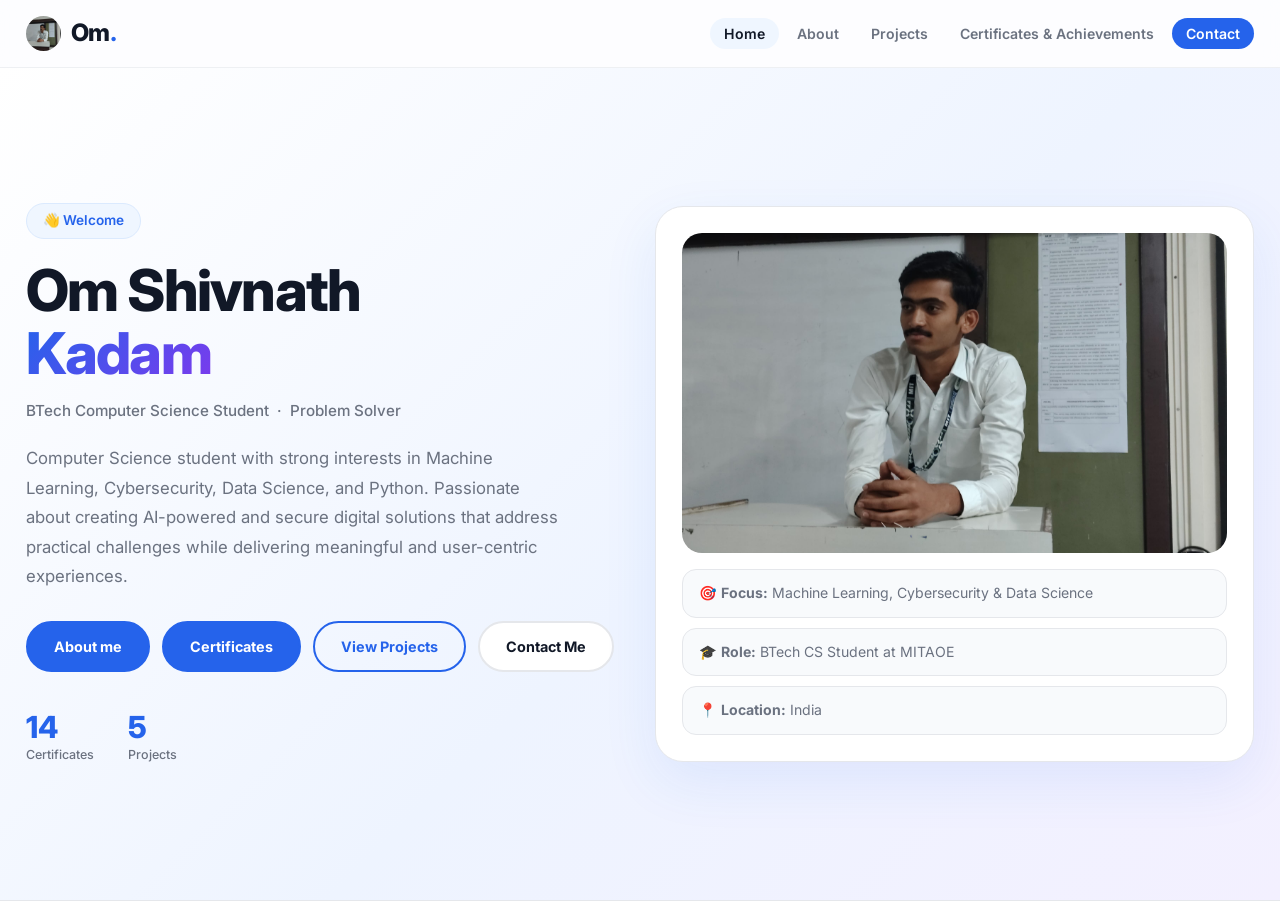
==== commit 6ec116a8: "updated the final chnages" ====
--- a/index.html
+++ b/index.html
@@ -11,25 +11,33 @@
 </head>
 <body>
 
-  <!-- ════════════════════════════════════
-       NAV
-  ════════════════════════════════════ -->
-  <nav class="navbar" id="navbar">
-    <div class="container nav-inner">
-      <a href="#home" class="nav-logo">Om<span>.</span></a>
-      <ul class="nav-links" id="navLinks">
-        <li><a href="#about">About</a></li>
-        <li><a href="#skills">Skills</a></li>
-        <li><a href="#projects">Projects</a></li>
-        <li><a href="#certificates">Certificates</a></li>
-        <li><a href="#interests">Interests</a></li>
-        <li><a href="#contact" class="nav-cta">Contact</a></li>
-      </ul>
-      <button class="nav-toggle" id="navToggle" aria-label="Toggle navigation">
-        <span></span><span></span><span></span>
-      </button>
+<!-- ════════════════════════════════════
+     NAV
+════════════════════════════════════ -->
+<nav class="navbar" id="navbar">
+  <div class="container nav-inner">
+
+    <!-- Logo + Profile Image -->
+    <div class="nav-brand">
+      <img src="IMG-20251212-WA0064.jpg"
+           alt="Om Kadam"
+           class="nav-profile-img">
+      <a href="index.html" class="nav-logo">Om<span>.</span></a>
     </div>
-  </nav>
+
+    <ul class="nav-links" id="navLinks">
+      <li><a href="index.html" class="active-link">Home</a></li>
+      <li><a href="about.html">About</a></li>
+      <li><a href="projects.html">Projects</a></li>
+      <li><a href="certificates.html">Certificates &amp; Achievements</a></li>
+      <li><a href="contact.html" class="nav-cta">Contact</a></li>
+    </ul>
+
+    <button class="nav-toggle" id="navToggle" aria-label="Toggle navigation">
+      <span></span><span></span><span></span>
+    </button>
+  </div>
+</nav>
 
   <!-- ════════════════════════════════════
        HERO
@@ -38,18 +46,19 @@
     <div class="container hero">
 
       <div class="hero-text">
-        <span class="hero-eyebrow">👋 Welcome to my Portfolio</span>
+        <span class="hero-eyebrow">👋 Welcome</span>
         <h1>Om Shivnath<br /><span class="gradient-text">Kadam</span></h1>
-        <h2>BTech Computer Science Student &nbsp;·&nbsp; Aspiring Developer &nbsp;·&nbsp; Problem Solver</h2>
+        <h2>BTech Computer Science Student &nbsp;·&nbsp; Problem Solver</h2>
         <p>
-          A Computer Science student with a growing interest in software development,
-          practical problem-solving, and user-focused digital solutions. I enjoy building
-          projects that connect technology with real-world challenges.
+         Computer Science student with strong interests in Machine Learning, Cybersecurity, Data Science, and Python.
+         Passionate about creating AI-powered and secure digital solutions that address practical challenges
+          while delivering meaningful and user-centric experiences.
         </p>
         <div class="buttons">
-          <a href="#projects"      class="btn btn-primary">View Projects</a>
-          <a href="#certificates"  class="btn btn-secondary">Certificates</a>
-          <a href="#contact"       class="btn btn-ghost">Contact Me</a>
+          <a href="about.html"         class="btn btn-primary">About me</a>
+          <a href="certificates.html"  class="btn btn-primary">Certificates</a>
+          <a href="projects.html"      class="btn btn-secondary">View Projects</a>
+          <a href="contact.html"       class="btn btn-ghost">Contact Me</a>
         </div>
         <div class="hero-stats">
           <div class="stat">
@@ -57,12 +66,8 @@
             <span class="stat-label">Certificates</span>
           </div>
           <div class="stat">
-            <span class="stat-num">4</span>
+            <span class="stat-num">5</span>
             <span class="stat-label">Projects</span>
-          </div>
-          <div class="stat">
-            <span class="stat-num">7+</span>
-            <span class="stat-label">Skills</span>
           </div>
         </div>
       </div>
@@ -72,7 +77,7 @@
           <img src="IMG-20251212-WA0064.jpg" class="profile-image" alt="Om Shivnath Kadam" />
         </div>
         <div class="quick-info">
-          <div>🎯 <strong>Focus:</strong> Software Development &amp; Web Design</div>
+          <div>🎯 <strong>Focus:</strong> Machine Learning, Cybersecurity & Data Science</div>
           <div>🎓 <strong>Role:</strong> BTech CS Student at MITAOE</div>
           <div>📍 <strong>Location:</strong> India</div>
         </div>
@@ -80,552 +85,6 @@
 
     </div>
   </header>
-
-
-  <!-- ════════════════════════════════════
-       ABOUT
-  ════════════════════════════════════ -->
-  <section id="about">
-    <div class="container">
-      <div class="section-header">
-        <h2 class="section-title">About Me</h2>
-        <div class="title-underline"></div>
-      </div>
-      <p class="section-subtext">
-        I am passionate about understanding computers, creating useful digital solutions,
-        and presenting ideas in a clear and impactful way. My academic interests include
-        programming, video game design, and real-world problem solving. I am continuously
-        improving both my technical and presentation skills.
-      </p>
-      <div class="grid grid-2">
-        <div class="card card-hover">
-          <div class="card-icon">🎓</div>
-          <h3>Education</h3>
-          <p>
-            Bachelor of Technology (BTech) in Computer Science.<br />
-            Currently pursuing graduation at
-            <a href="https://mitaoe.ac.in/" target="_blank" class="link">MITAOE</a>
-            with a strong interest in development and technical learning.
-          </p>
-        </div>
-        <div class="card card-hover">
-          <div class="card-icon">💡</div>
-          <h3>Strengths</h3>
-          <p>
-            Curious learner, analytical thinker, interested in practical solutions,
-            and always working to improve technical understanding and problem-solving ability.
-          </p>
-        </div>
-      </div>
-    </div>
-  </section>
-
-
-  <!-- ════════════════════════════════════
-       SKILLS
-  ════════════════════════════════════ -->
-  <section id="skills" class="section-alt">
-    <div class="container">
-      <div class="section-header">
-        <h2 class="section-title">Skills</h2>
-        <div class="title-underline"></div>
-      </div>
-      <p class="section-subtext">
-        A combination of technical, academic, and problem-solving skills developed
-        through study, practice, and project work.
-      </p>
-      <div class="skills-grid">
-        <div class="card">
-          <p class="skill-group-title">💻 Programming Languages</p>
-          <div class="skill-list">
-            <span class="skill">C Programming</span>
-            <span class="skill">Python</span>
-          </div>
-        </div>
-        <div class="card">
-          <p class="skill-group-title">🌐 Web Technologies</p>
-          <div class="skill-list">
-            <span class="skill">HTML</span>
-            <span class="skill">CSS</span>
-          </div>
-        </div>
-        <div class="card">
-          <p class="skill-group-title">🧠 Other Skills</p>
-          <div class="skill-list">
-            <span class="skill">Problem Solving</span>
-            <span class="skill">Basic Hardware Knowledge</span>
-            <span class="skill">Presentation</span>
-          </div>
-        </div>
-      </div>
-    </div>
-  </section>
-
-
-  <!-- ════════════════════════════════════
-       PROJECTS
-  ════════════════════════════════════ -->
-  <section id="projects">
-    <div class="container">
-      <div class="section-header">
-        <h2 class="section-title">Projects</h2>
-        <div class="title-underline"></div>
-      </div>
-      <p class="section-subtext">
-        Academic and personal works that reflect my interests in software, design thinking,
-        and practical technology solutions.
-      </p>
-      <div class="grid grid-2">
-
-        <div class="card card-hover project-card">
-          <div class="project-icon">🚌</div>
-          <h3>Public Transportation System</h3>
-          <p>Developed a website to manage a transportation system — showing bus timings, live locations, and route information for commuters.</p>
-          <div class="project-tags">
-            <span class="tag">Web Development</span>
-            <span class="tag">HTML / CSS</span>
-          </div>
-        </div>
-
-        <div class="card card-hover project-card">
-          <div class="project-icon">🌐</div>
-          <h3>Portfolio Website</h3>
-          <p>Designed and developed a personal portfolio to showcase profile, skills, education, and projects in a structured, modern format.</p>
-          <div class="project-tags">
-            <span class="tag">Web Design</span>
-            <span class="tag">HTML / CSS</span>
-          </div>
-        </div>
-
-        <div class="card card-hover project-card">
-          <div class="project-icon">✈️</div>
-          <h3>Tours &amp; Travels Management</h3>
-          <p>Built a management system for a Tours &amp; Travels company using the Linux operating system for file and data operations.</p>
-          <div class="project-tags">
-            <span class="tag">Linux</span>
-            <span class="tag">System Design</span>
-          </div>
-        </div>
-
-        <div class="card card-hover project-card">
-          <div class="project-icon">🚨</div>
-          <h3>Accident Detection &amp; Alarm</h3>
-          <p>Developed hardware to detect vehicle accidents automatically and send emergency help signals seeking immediate assistance.</p>
-          <div class="project-tags">
-            <span class="tag">Hardware</span>
-            <span class="tag">IoT</span>
-          </div>
-        </div>
-
-      </div>
-    </div>
-  </section>
-
-
-  <!-- ════════════════════════════════════
-       CERTIFICATES
-       ──────────────────────────────────
-       HOW TO ADD YOUR CERTIFICATE IMAGES:
-       1. Create a folder named  "certificates"  in the same directory as index.html
-       2. Place each certificate image inside that folder
-       3. Rename each file to match the src values below  (or update the src to your filenames)
-       Example folder structure:
-         portfolio/
-           index.html
-           style.css
-           certificates/
-             claude-101.png
-             python-essentials-1.png
-             ... etc
-  ════════════════════════════════════ -->
-  <section id="certificates" class="section-alt">
-    <div class="container">
-      <div class="section-header">
-        <h2 class="section-title">Certificates</h2>
-        <div class="title-underline"></div>
-      </div>
-      <p class="section-subtext">
-        14 verified certificates from Anthropic, Cisco Networking Academy, IBM SkillsBuild,
-        MIT Academy of Engineering, and the Society for Data Science — spanning AI, Python,
-        data analytics, and cybersecurity.
-      </p>
-
-      <!-- Filter Tabs -->
-      <div class="cert-filters">
-        <button class="filter-btn active" data-filter="all">All (14)</button>
-        <button class="filter-btn" data-filter="ai">🤖 AI &amp; ML</button>
-        <button class="filter-btn" data-filter="python">🐍 Python</button>
-        <button class="filter-btn" data-filter="data">📊 Data</button>
-        <button class="filter-btn" data-filter="security">🔒 Security</button>
-        <button class="filter-btn" data-filter="other">📋 Other</button>
-      </div>
-
-      <!-- Certificate Grid -->
-      <div class="cert-grid">
-
-        <!-- 1 -->
-        <div class="cert-card" data-category="ai">
-          <div class="cert-img-wrap">
-            <div class="cert-placeholder"><span>🤖</span></div>
-            <img src="certificates/claude-101.png" alt="Claude 101" class="cert-img"
-                 onerror="this.style.display='none'" />
-            <div class="cert-overlay"><span class="cert-view-btn">View Certificate</span></div>
-          </div>
-          <div class="cert-info">
-            <span class="cert-badge ai">AI</span>
-            <h3 class="cert-name">Claude 101</h3>
-            <p class="cert-issuer">Anthropic</p>
-          </div>
-        </div>
-
-        <!-- 2 -->
-        <div class="cert-card" data-category="python">
-          <div class="cert-img-wrap">
-            <div class="cert-placeholder"><span>🐍</span></div>
-            <img src="certificates/python-essentials-1.png" alt="Python Essentials 1" class="cert-img"
-                 onerror="this.style.display='none'" />
-            <div class="cert-overlay"><span class="cert-view-btn">View Certificate</span></div>
-          </div>
-          <div class="cert-info">
-            <span class="cert-badge python">Python</span>
-            <h3 class="cert-name">Python Essentials 1</h3>
-            <p class="cert-issuer">Cisco Networking Academy</p>
-          </div>
-        </div>
-
-        <!-- 3 -->
-        <div class="cert-card" data-category="python">
-          <div class="cert-img-wrap">
-            <div class="cert-placeholder"><span>🐍</span></div>
-            <img src="certificates/python-essentials-2.png" alt="Python Essentials 2" class="cert-img"
-                 onerror="this.style.display='none'" />
-            <div class="cert-overlay"><span class="cert-view-btn">View Certificate</span></div>
-          </div>
-          <div class="cert-info">
-            <span class="cert-badge python">Python</span>
-            <h3 class="cert-name">Python Essentials 2</h3>
-            <p class="cert-issuer">Cisco Networking Academy</p>
-          </div>
-        </div>
-
-        <!-- 4 -->
-        <div class="cert-card" data-category="ai">
-          <div class="cert-img-wrap">
-            <div class="cert-placeholder"><span>🤖</span></div>
-            <img src="certificates/analyze-customer-reviews.png" alt="Apply AI: Analyze Customer Reviews" class="cert-img"
-                 onerror="this.style.display='none'" />
-            <div class="cert-overlay"><span class="cert-view-btn">View Certificate</span></div>
-          </div>
-          <div class="cert-info">
-            <span class="cert-badge ai">AI</span>
-            <h3 class="cert-name">Apply AI: Analyze Customer Reviews</h3>
-            <p class="cert-issuer">Cisco Networking Academy</p>
-          </div>
-        </div>
-
-        <!-- 5 -->
-        <div class="cert-card" data-category="ai">
-          <div class="cert-img-wrap">
-            <div class="cert-placeholder"><span>🤖</span></div>
-            <img src="certificates/ai-fluency-framework.png" alt="AI Fluency: Framework & Foundation" class="cert-img"
-                 onerror="this.style.display='none'" />
-            <div class="cert-overlay"><span class="cert-view-btn">View Certificate</span></div>
-          </div>
-          <div class="cert-info">
-            <span class="cert-badge ai">AI</span>
-            <h3 class="cert-name">AI Fluency: Framework &amp; Foundation</h3>
-            <p class="cert-issuer">Anthropic</p>
-          </div>
-        </div>
-
-        <!-- 6 -->
-        <div class="cert-card" data-category="ai">
-          <div class="cert-img-wrap">
-            <div class="cert-placeholder"><span>🤖</span></div>
-            <img src="certificates/ai-fluency-students.png" alt="AI Fluency for Students" class="cert-img"
-                 onerror="this.style.display='none'" />
-            <div class="cert-overlay"><span class="cert-view-btn">View Certificate</span></div>
-          </div>
-          <div class="cert-info">
-            <span class="cert-badge ai">AI</span>
-            <h3 class="cert-name">AI Fluency for Students</h3>
-            <p class="cert-issuer">Anthropic</p>
-          </div>
-        </div>
-
-        <!-- 7 -->
-        <div class="cert-card" data-category="data">
-          <div class="cert-img-wrap">
-            <div class="cert-placeholder"><span>📊</span></div>
-            <img src="certificates/data-analytics-essentials.png" alt="Data Analytics Essentials" class="cert-img"
-                 onerror="this.style.display='none'" />
-            <div class="cert-overlay"><span class="cert-view-btn">View Certificate</span></div>
-          </div>
-          <div class="cert-info">
-            <span class="cert-badge data">Data</span>
-            <h3 class="cert-name">Data Analytics Essentials</h3>
-            <p class="cert-issuer">MIT Academy of Engineering</p>
-          </div>
-        </div>
-
-        <!-- 8 -->
-        <div class="cert-card" data-category="other">
-          <div class="cert-img-wrap">
-            <div class="cert-placeholder"><span>📋</span></div>
-            <img src="certificates/s4ds-membership.png" alt="S4DS Membership Certificate" class="cert-img"
-                 onerror="this.style.display='none'" />
-            <div class="cert-overlay"><span class="cert-view-btn">View Certificate</span></div>
-          </div>
-          <div class="cert-info">
-            <span class="cert-badge other">Membership</span>
-            <h3 class="cert-name">S4DS Membership Certificate</h3>
-            <p class="cert-issuer">Society for Data Science</p>
-          </div>
-        </div>
-
-        <!-- 9 -->
-        <div class="cert-card" data-category="data">
-          <div class="cert-img-wrap">
-            <div class="cert-placeholder"><span>📊</span></div>
-            <img src="certificates/data-visualization.png" alt="The Importance of Data Visualization" class="cert-img"
-                 onerror="this.style.display='none'" />
-            <div class="cert-overlay"><span class="cert-view-btn">View Certificate</span></div>
-          </div>
-          <div class="cert-info">
-            <span class="cert-badge data">Data</span>
-            <h3 class="cert-name">The Importance of Data Visualization</h3>
-            <p class="cert-issuer">IBM SkillsBuild</p>
-          </div>
-        </div>
-
-        <!-- 10 -->
-        <div class="cert-card" data-category="security">
-          <div class="cert-img-wrap">
-            <div class="cert-placeholder"><span>🔒</span></div>
-            <img src="certificates/intro-cybersecurity.png" alt="Introduction to Cybersecurity" class="cert-img"
-                 onerror="this.style.display='none'" />
-            <div class="cert-overlay"><span class="cert-view-btn">View Certificate</span></div>
-          </div>
-          <div class="cert-info">
-            <span class="cert-badge security">Security</span>
-            <h3 class="cert-name">Introduction to Cybersecurity</h3>
-            <p class="cert-issuer">Cisco Networking Academy</p>
-          </div>
-        </div>
-
-        <!-- 11 -->
-        <div class="cert-card" data-category="ai">
-          <div class="cert-img-wrap">
-            <div class="cert-placeholder"><span>🤖</span></div>
-            <img src="certificates/intro-modern-ai.png" alt="Introduction to Modern AI" class="cert-img"
-                 onerror="this.style.display='none'" />
-            <div class="cert-overlay"><span class="cert-view-btn">View Certificate</span></div>
-          </div>
-          <div class="cert-info">
-            <span class="cert-badge ai">AI</span>
-            <h3 class="cert-name">Introduction to Modern AI</h3>
-            <p class="cert-issuer">MIT Academy of Engineering</p>
-          </div>
-        </div>
-
-        <!-- 12 -->
-        <div class="cert-card" data-category="security">
-          <div class="cert-img-wrap">
-            <div class="cert-placeholder"><span>🔒</span></div>
-            <img src="certificates/cyber-threat-management.png" alt="Cyber Threat Management" class="cert-img"
-                 onerror="this.style.display='none'" />
-            <div class="cert-overlay"><span class="cert-view-btn">View Certificate</span></div>
-          </div>
-          <div class="cert-info">
-            <span class="cert-badge security">Security</span>
-            <h3 class="cert-name">Cyber Threat Management</h3>
-            <p class="cert-issuer">MIT Academy of Engineering</p>
-          </div>
-        </div>
-
-        <!-- 13 -->
-        <div class="cert-card" data-category="python">
-          <div class="cert-img-wrap">
-            <div class="cert-placeholder"><span>🐍</span></div>
-            <img src="certificates/data-science-python.png" alt="Data Science Essentials with Python" class="cert-img"
-                 onerror="this.style.display='none'" />
-            <div class="cert-overlay"><span class="cert-view-btn">View Certificate</span></div>
-          </div>
-          <div class="cert-info">
-            <span class="cert-badge python">Python</span>
-            <h3 class="cert-name">Data Science Essentials with Python</h3>
-            <p class="cert-issuer">MIT Academy of Engineering</p>
-          </div>
-        </div>
-
-        <!-- 14 -->
-        <div class="cert-card" data-category="ai">
-          <div class="cert-img-wrap">
-            <div class="cert-placeholder"><span>🤖</span></div>
-            <img src="certificates/ai-fluency-nonprofits.png" alt="AI Fluency for Nonprofits" class="cert-img"
-                 onerror="this.style.display='none'" />
-            <div class="cert-overlay"><span class="cert-view-btn">View Certificate</span></div>
-          </div>
-          <div class="cert-info">
-            <span class="cert-badge ai">AI</span>
-            <h3 class="cert-name">AI Fluency for Nonprofits</h3>
-            <p class="cert-issuer">Anthropic</p>
-          </div>
-        </div>
-
-      </div><!-- /cert-grid -->
-    </div>
-  </section>
-
-
-  <!-- ════════════════════════════════════
-       INTERESTS
-  ════════════════════════════════════ -->
-  <section id="interests">
-    <div class="container">
-      <div class="section-header">
-        <h2 class="section-title">Interests</h2>
-        <div class="title-underline"></div>
-      </div>
-      <div class="grid grid-4">
-
-        <div class="card card-hover interest-card">
-          <div class="interest-icon">💻</div>
-          <h3>Software Development</h3>
-          <p>Learning and building useful digital solutions that solve real-world problems.</p>
-        </div>
-
-        <div class="card card-hover interest-card">
-          <div class="interest-icon">🎨</div>
-          <h3>Web Design</h3>
-          <p>Creating clean and professional user-facing layouts and interfaces.</p>
-        </div>
-
-        <div class="card card-hover interest-card">
-          <div class="interest-icon">🖥️</div>
-          <h3>Computer Hardware</h3>
-          <p>Exploring systems, components, and performance characteristics.</p>
-        </div>
-
-        <div class="card card-hover interest-card">
-          <div class="interest-icon">🎮</div>
-          <h3>Game Design</h3>
-          <p>Building and working on video games as a creative technical challenge.</p>
-        </div>
-
-      </div>
-    </div>
-  </section>
-
-
-  <!-- ════════════════════════════════════
-       CONTACT
-  ════════════════════════════════════ -->
-  <section id="contact" class="section-alt">
-    <div class="container">
-      <div class="section-header">
-        <h2 class="section-title">Contact</h2>
-        <div class="title-underline"></div>
-      </div>
-      <p class="section-subtext">
-        Feel free to reach out for collaborations, opportunities, or just to say hello!
-      </p>
-
-      <div class="contact-layout">
-
-        <div class="card contact-info-card">
-          <h3>Get in Touch</h3>
-          <div class="contact-items">
-
-            <div class="contact-item">
-              <span class="contact-icon">👤</span>
-              <div>
-                <span class="contact-label">Name</span>
-                <span class="contact-value">Om Shivnath Kadam</span>
-              </div>
-            </div>
-
-            <div class="contact-item">
-              <span class="contact-icon">🎓</span>
-              <div>
-                <span class="contact-label">Institution</span>
-                <span class="contact-value">MITAOE, Pune</span>
-              </div>
-            </div>
-
-            <div class="contact-item">
-              <span class="contact-icon">📍</span>
-              <div>
-                <span class="contact-label">Location</span>
-                <span class="contact-value">India</span>
-              </div>
-            </div>
-
-            <div class="contact-item">
-              <span class="contact-icon">📧</span>
-              <div>
-                <span class="contact-label">Email</span>
-                <a href="mailto:omshivchikadam26@gmail.com" class="contact-value">
-                  omshivchikadam26@gmail.com
-                </a>
-              </div>
-            </div>
-
-            <div class="contact-item">
-              <span class="contact-icon">📱</span>
-              <div>
-                <span class="contact-label">Mobile</span>
-                <a href="tel:+919359459956" class="contact-value">+91 93594 59956</a>
-              </div>
-            </div>
-
-          </div>
-
-          <!-- Add your GitHub / LinkedIn URLs below -->
-          <div class="social-links">
-            <a href="#" class="social-btn" title="GitHub">
-              <svg width="18" height="18" viewBox="0 0 24 24" fill="currentColor" aria-hidden="true">
-                <path d="M12 0C5.374 0 0 5.373 0 12c0 5.302 3.438 9.8 8.207 11.387.599.111.793-.261.793-.577v-2.234c-3.338.726-4.033-1.416-4.033-1.416-.546-1.387-1.333-1.756-1.333-1.756-1.089-.745.083-.729.083-.729 1.205.084 1.839 1.237 1.839 1.237 1.07 1.834 2.807 1.304 3.492.997.107-.775.418-1.305.762-1.604-2.665-.305-5.467-1.334-5.467-5.931 0-1.311.469-2.381 1.236-3.221-.124-.303-.535-1.524.117-3.176 0 0 1.008-.322 3.301 1.23A11.509 11.509 0 0 1 12 5.803c1.02.005 2.047.138 3.006.404 2.291-1.552 3.297-1.23 3.297-1.23.653 1.653.242 2.874.118 3.176.77.84 1.235 1.911 1.235 3.221 0 4.609-2.807 5.624-5.479 5.921.43.372.823 1.102.823 2.222v3.293c0 .319.192.694.801.576C20.566 21.797 24 17.3 24 12c0-6.627-5.373-12-12-12z"/>
-              </svg>
-              GitHub
-            </a>
-            <a href="#" class="social-btn" title="LinkedIn">
-              <svg width="18" height="18" viewBox="0 0 24 24" fill="currentColor" aria-hidden="true">
-                <path d="M20.447 20.452h-3.554v-5.569c0-1.328-.027-3.037-1.852-3.037-1.853 0-2.136 1.445-2.136 2.939v5.667H9.351V9h3.414v1.561h.046c.477-.9 1.637-1.85 3.37-1.85 3.601 0 4.267 2.37 4.267 5.455v6.286zM5.337 7.433a2.062 2.062 0 0 1-2.063-2.065 2.064 2.064 0 1 1 2.063 2.065zm1.782 13.019H3.555V9h3.564v11.452zM22.225 0H1.771C.792 0 0 .774 0 1.729v20.542C0 23.227.792 24 1.771 24h20.451C23.2 24 24 23.227 24 22.271V1.729C24 .774 23.2 0 22.222 0h.003z"/>
-              </svg>
-              LinkedIn
-            </a>
-          </div>
-        </div>
-
-        <div class="card contact-note-card">
-          <div class="big-icon">🚀</div>
-          <h3>Open to Opportunities</h3>
-          <p>
-            I am actively looking for internships, collaborations, and learning
-            opportunities in software development and web technologies.
-          </p>
-          <a href="mailto:omshivchikadam26@gmail.com" class="btn btn-primary" style="margin-top:8px;">
-            Send an Email
-          </a>
-        </div>
-
-      </div>
-    </div>
-  </section>
-
-
-  <!-- ════════════════════════════════════
-       FOOTER
-  ════════════════════════════════════ -->
-  <footer>
-    <div class="container footer-inner">
-      <p class="footer-logo">Om<span>.</span></p>
-      <p class="footer-copy">© 2026 Om Shivnath Kadam. All rights reserved.</p>
-      <a href="#home" class="back-to-top" title="Back to top">↑</a>
-    </div>
-  </footer>
-
 
   <!-- ════════════════════════════════════
        JAVASCRIPT
@@ -654,23 +113,6 @@
       });
     });
 
-    /* ── Certificate filter ── */
-    const filterBtns = document.querySelectorAll('.filter-btn');
-    const certCards  = document.querySelectorAll('.cert-card');
-
-    filterBtns.forEach(btn => {
-      btn.addEventListener('click', () => {
-        filterBtns.forEach(b => b.classList.remove('active'));
-        btn.classList.add('active');
-
-        const filter = btn.dataset.filter;
-        certCards.forEach(card => {
-          const show = filter === 'all' || card.dataset.category === filter;
-          card.style.display = show ? '' : 'none';
-        });
-      });
-    });
-
     /* ── Scroll reveal (cards fade up on scroll) ── */
     const revealObserver = new IntersectionObserver((entries) => {
       entries.forEach(entry => {
--- a/style.css
+++ b/style.css
@@ -40,7 +40,7 @@
 
 /* ─── UTILITIES ─── */
 .container {
-  width: min(1100px, 92%);
+  width: min(1300px, 96%);
   margin-inline: auto;
 }
 
@@ -77,7 +77,7 @@
 
 .section-subtext {
   color: var(--muted);
-  max-width: 700px;
+  max-width: 96%;
   margin-bottom: 36px;
   font-size: 1rem;
   line-height: 1.7;
@@ -92,6 +92,9 @@
 .grid-2 { grid-template-columns: repeat(2, 1fr); }
 .grid-3 { grid-template-columns: repeat(3, 1fr); }
 .grid-4 { grid-template-columns: repeat(4, 1fr); }
+
+/* makes a card span every column in its grid row */
+.card-full { grid-column: 1 / -1; }
 
 /* ─── CARD ─── */
 .card {
@@ -125,6 +128,76 @@
   margin-bottom: 14px;
 }
 
+/* ─── EDUCATION TIMELINE ─── */
+.timeline {
+  position: relative;
+  margin-top: 6px;
+}
+
+.timeline-item {
+  position: relative;
+  display: flex;
+  gap: 16px;
+  padding-bottom: 22px;
+}
+
+.timeline-item:last-child {
+  padding-bottom: 0;
+}
+
+/* vertical connecting line */
+.timeline-item::before {
+  content: '';
+  position: absolute;
+  left: 5px;
+  top: 16px;
+  bottom: 0;
+  width: 2px;
+  background: var(--line);
+}
+
+.timeline-item:last-child::before {
+  display: none;
+}
+
+.timeline-dot {
+  position: relative;
+  flex-shrink: 0;
+  width: 12px;
+  height: 12px;
+  margin-top: 4px;
+  border-radius: 50%;
+  background: var(--accent);
+  box-shadow: 0 0 0 4px var(--soft);
+  z-index: 1;
+}
+
+.timeline-content { flex: 1; }
+
+.timeline-year {
+  display: inline-block;
+  font-size: 0.72rem;
+  font-weight: 700;
+  text-transform: uppercase;
+  letter-spacing: 0.05em;
+  color: var(--accent);
+  margin-bottom: 4px;
+}
+
+.timeline-title {
+  font-size: 0.98rem;
+  font-weight: 700;
+  color: var(--text);
+  margin-bottom: 6px;
+  line-height: 1.35;
+}
+
+.timeline-text {
+  color: var(--muted);
+  font-size: 0.92rem;
+  line-height: 1.6;
+}
+
 /* ─── NAVBAR ─── */
 .navbar {
   position: fixed;
@@ -132,8 +205,8 @@
   z-index: 1000;
   height: var(--nav-h);
   background: rgba(255,255,255,0.82);
+  -webkit-backdrop-filter: blur(14px);
   backdrop-filter: blur(14px);
-  -webkit-backdrop-filter: blur(14px);
   border-bottom: 1px solid rgba(229,231,235,0.6);
   transition: box-shadow 0.3s ease, background 0.3s ease;
 }
@@ -186,6 +259,15 @@
   color: #fff !important;
 }
 .nav-cta:hover {
+  background: var(--accent-dark) !important;
+}
+
+/* active page indicator in nav */
+.nav-links a.active-link {
+  color: var(--text);
+  background: var(--soft);
+}
+.nav-links a.nav-cta.active-link {
   background: var(--accent-dark) !important;
 }
 
@@ -199,6 +281,20 @@
   cursor: pointer;
   padding: 6px;
 }
+.nav-brand {
+  display: flex;
+  align-items: center;
+  gap: 10px;
+}
+
+.nav-profile-img {
+  width: 35px;
+  height: 35px;
+  min-width: 35px;
+  border-radius: 50%;
+  object-fit: cover;
+  display: block;
+}
 .nav-toggle span {
   display: block;
   width: 24px;
@@ -219,8 +315,8 @@
 
 .hero {
   display: grid;
-  grid-template-columns: 1.2fr 0.8fr;
-  gap: 60px;
+  grid-template-columns: 1fr 1fr;
+  gap: 30px;
   align-items: center;
   padding: 80px 0;
   min-height: calc(100vh - var(--nav-h));
@@ -533,6 +629,8 @@
   padding: 8px 22px;
   border-radius: 999px;
   letter-spacing: 0.03em;
+  text-decoration: none;
+  cursor: pointer;
 }
 
 .cert-info { padding: 15px 18px 18px; }
@@ -746,7 +844,7 @@
 @media (max-width: 900px) {
   .hero {
     grid-template-columns: 1fr;
-    min-height: auto;
+    min-height: 0;
     padding: 50px 0 60px;
     gap: 40px;
   }
@@ -786,3 +884,181 @@
   .cert-filters { gap: 8px; }
   .filter-btn   { padding: 7px 14px; font-size: 0.82rem; }
 }
+.btn-contact { margin-top: 8px; }
+/* ─── PAGE HEADER ─── */
+.page-header {
+  background: linear-gradient(135deg, #ffffff 0%, #eef4ff 60%, #f3f0ff 100%);
+  border-bottom: 1px solid var(--line);
+  padding: 52px 0 44px;
+}
+
+.page-eyebrow {
+  display: flex;
+  align-items: center;
+  gap: 6px;
+  font-size: 0.78rem;
+  font-weight: 600;
+  color: var(--muted);
+  margin-bottom: 14px;
+}
+.page-eyebrow a { color: var(--accent); text-decoration: none; }
+.page-eyebrow a:hover { text-decoration: underline; }
+.page-eyebrow span { color: var(--muted); }
+
+.page-heading {
+  font-size: 2.8rem;
+  font-weight: 800;
+  letter-spacing: -0.02em;
+  margin-bottom: 12px;
+  line-height: 1.15;
+}
+
+.page-lead {
+  color: var(--muted);
+  font-size: 1rem;
+  max-width: 580px;
+  line-height: 1.75;
+}
+
+/* ─── EDUCATION SUBBRANCH ─── */
+.sub-timeline {
+  margin-top: 16px;
+  margin-left: 4px;
+  padding-left: 18px;
+  border-left: 2px dashed #c7d7fe;
+}
+
+.sub-item {
+  display: flex;
+  align-items: center;
+  gap: 14px;
+  padding: 8px 0;
+}
+
+.sub-dot {
+  width: 10px;
+  height: 10px;
+  border-radius: 50%;
+  background: #fff;
+  border: 2.5px solid var(--accent);
+  flex-shrink: 0;
+  margin-left: -24px;
+  box-shadow: 0 0 0 3px var(--soft);
+}
+
+.sub-body {
+  display: flex;
+  align-items: center;
+  gap: 10px;
+  flex-wrap: wrap;
+}
+
+.sub-semester {
+  font-size: 0.7rem;
+  font-weight: 700;
+  color: var(--muted);
+  text-transform: uppercase;
+  letter-spacing: 0.06em;
+}
+
+.sub-label {
+  font-size: 0.88rem;
+  font-weight: 600;
+  color: var(--text);
+}
+
+.sgpa-badge {
+  display: inline-block;
+  background: linear-gradient(135deg, var(--accent) 0%, #7c3aed 100%);
+  color: #fff;
+  font-size: 0.75rem;
+  font-weight: 700;
+  padding: 4px 13px;
+  border-radius: 999px;
+  letter-spacing: 0.02em;
+}
+
+/* ─── SKILLS SHOWCASE ─── */
+.skills-showcase {
+  display: grid;
+  grid-template-columns: repeat(auto-fill, minmax(210px, 1fr));
+  gap: 16px;
+}
+
+.skill-tile {
+  display: flex;
+  align-items: center;
+  gap: 14px;
+  background: var(--card);
+  border: 1px solid var(--line);
+  border-radius: 16px;
+  padding: 18px 20px;
+  box-shadow: 0 2px 10px rgba(0,0,0,0.03);
+  transition: all 0.25s ease;
+  cursor: default;
+}
+
+.skill-tile:hover {
+  border-color: var(--accent);
+  box-shadow: 0 8px 26px rgba(37,99,235,0.1);
+  transform: translateY(-3px);
+}
+
+.skill-tile-icon {
+  font-size: 1.65rem;
+  flex-shrink: 0;
+  width: 44px;
+  height: 44px;
+  display: flex;
+  align-items: center;
+  justify-content: center;
+  background: var(--soft);
+  border-radius: 12px;
+}
+
+.skill-tile-name {
+  font-size: 0.93rem;
+  font-weight: 700;
+  color: var(--text);
+  display: block;
+  margin-bottom: 3px;
+}
+
+.skill-tile-desc {
+  font-size: 0.76rem;
+  color: var(--muted);
+  display: block;
+  line-height: 1.4;
+}
+
+/* ─── INTEREST TAGS ─── */
+.interest-tags {
+  display: flex;
+  flex-wrap: wrap;
+  gap: 6px;
+  margin-top: 14px;
+  justify-content: center;
+}
+
+.itag {
+  font-size: 0.7rem;
+  font-weight: 600;
+  padding: 3px 10px;
+  border-radius: 999px;
+  background: var(--bg);
+  color: var(--muted);
+  border: 1px solid var(--line);
+}
+
+/* interest-card gets a bit more height room */
+.interest-card { padding: 28px 20px 24px; }
+
+@media (max-width: 900px) {
+  .skills-showcase { grid-template-columns: repeat(2, 1fr); }
+  .page-heading    { font-size: 2.2rem; }
+}
+
+@media (max-width: 640px) {
+  .skills-showcase { grid-template-columns: 1fr; }
+  .page-heading    { font-size: 1.9rem; }
+}
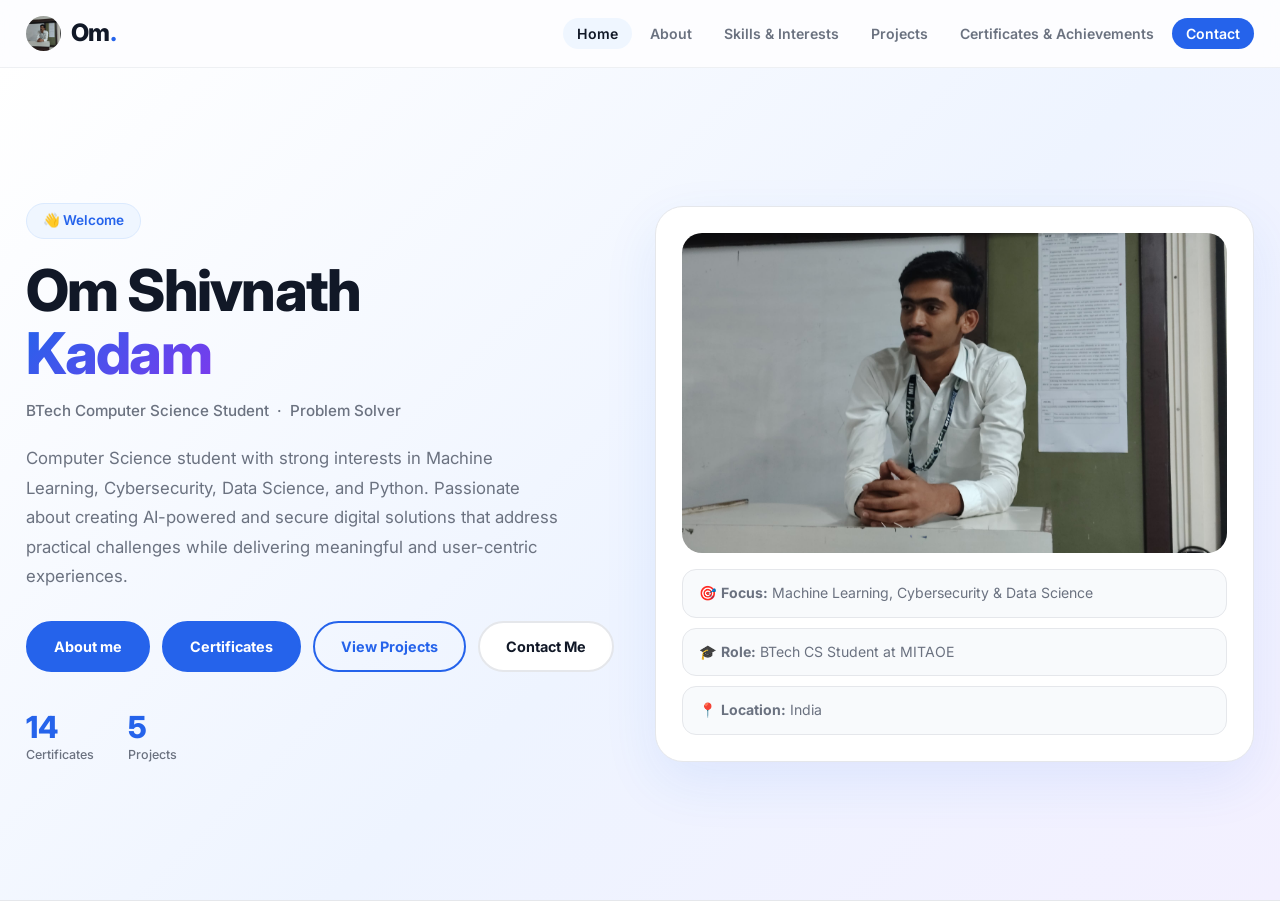
==== commit ce2f3cb3: "created different page for skills and interests. Updated the About me section" ====
--- a/index.html
+++ b/index.html
@@ -28,6 +28,7 @@
     <ul class="nav-links" id="navLinks">
       <li><a href="index.html" class="active-link">Home</a></li>
       <li><a href="about.html">About</a></li>
+      <li><a href="Skills.html">Skills &amp; Interests</a></li>
       <li><a href="projects.html">Projects</a></li>
       <li><a href="certificates.html">Certificates &amp; Achievements</a></li>
       <li><a href="contact.html" class="nav-cta">Contact</a></li>
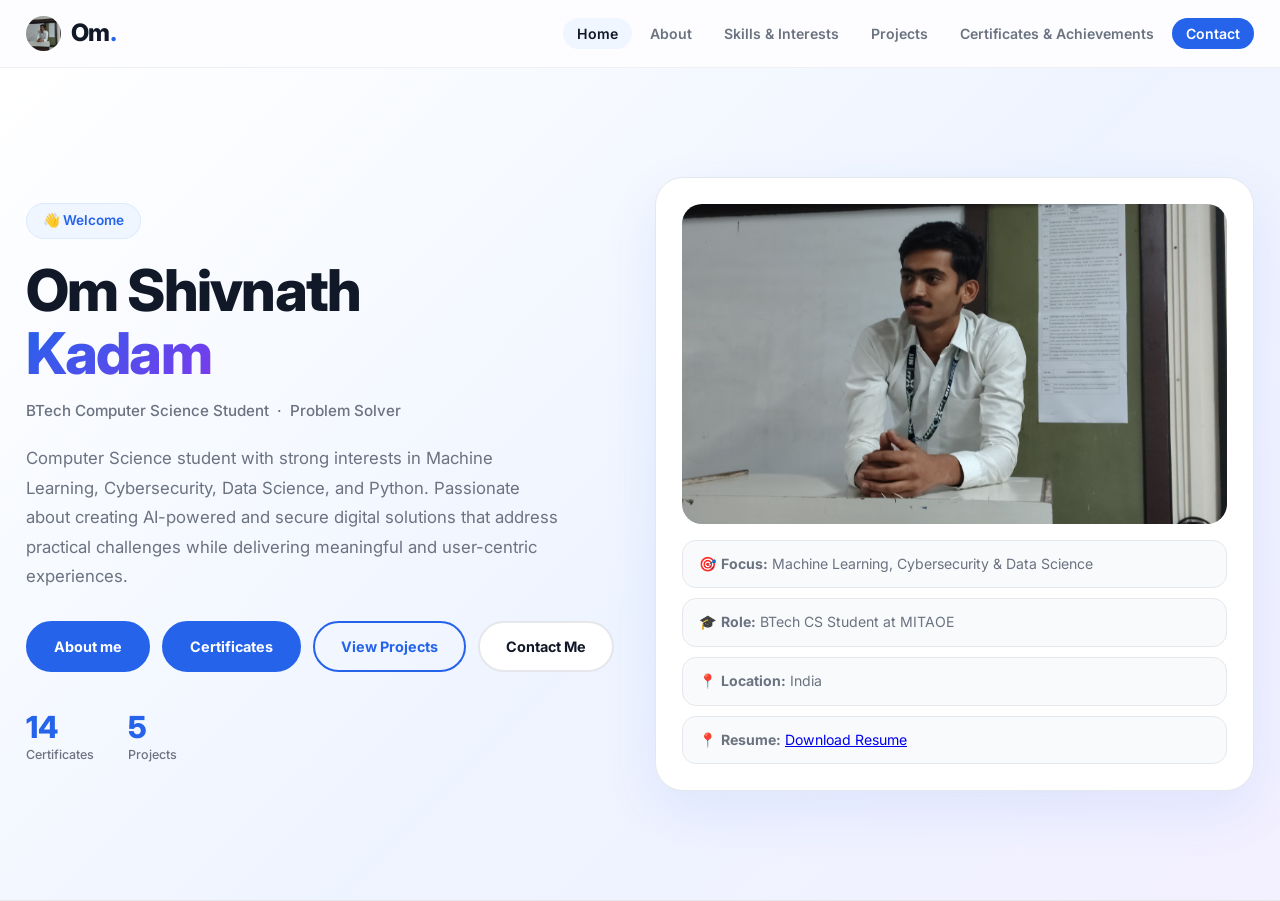
==== commit 94eaaa9c: "Added resume to homepage" ====
--- a/index.html
+++ b/index.html
@@ -81,6 +81,7 @@
           <div>🎯 <strong>Focus:</strong> Machine Learning, Cybersecurity & Data Science</div>
           <div>🎓 <strong>Role:</strong> BTech CS Student at MITAOE</div>
           <div>📍 <strong>Location:</strong> India</div>
+          <div>📍 <strong>Resume:</strong> <a href="Om_Shivnath_Kadam_Resume.pdf" target="_blank">Download Resume</a></div>
         </div>
       </div>
 
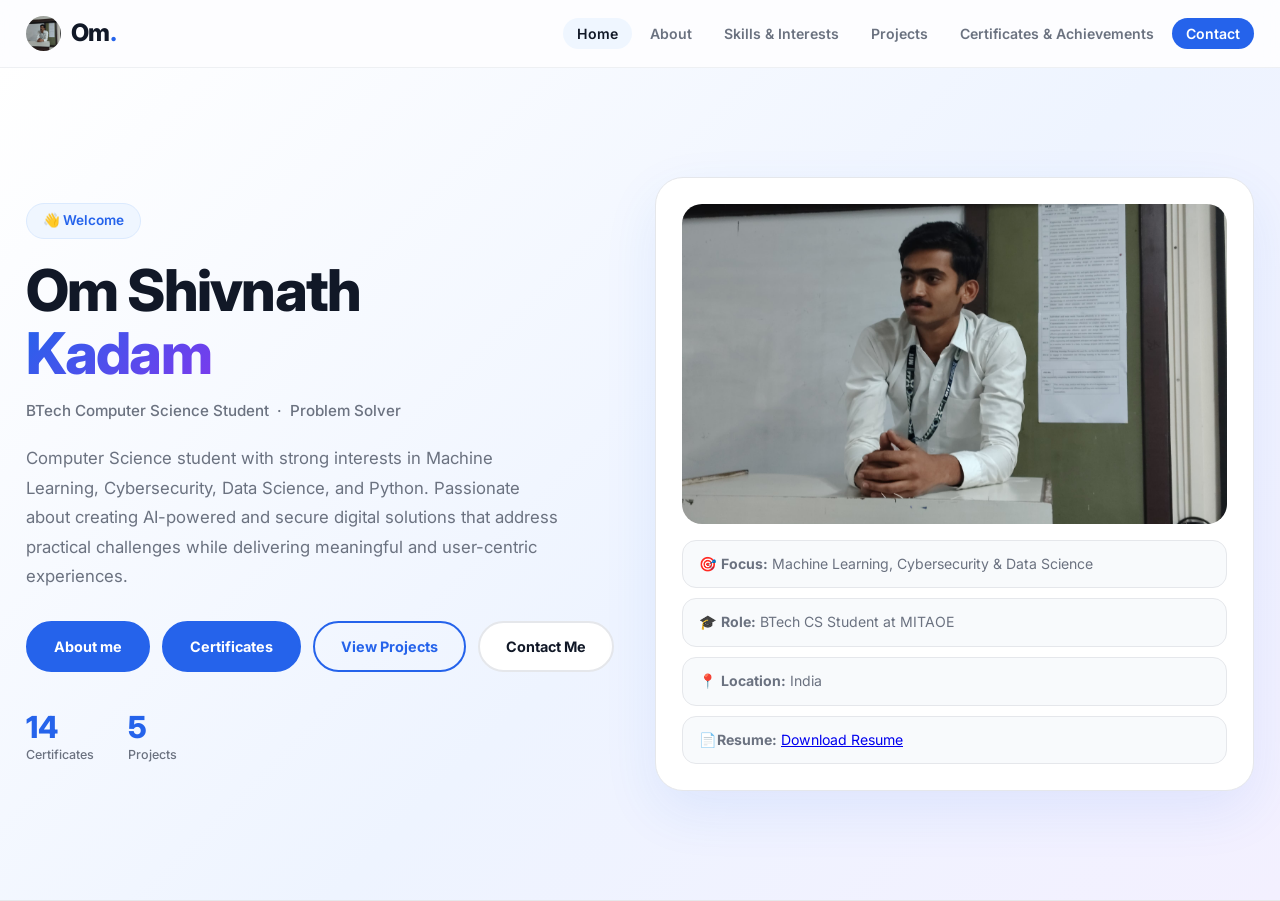
==== commit c2ba4ee1: "changed the emojis of some items" ====
--- a/index.html
+++ b/index.html
@@ -81,7 +81,7 @@
           <div>🎯 <strong>Focus:</strong> Machine Learning, Cybersecurity & Data Science</div>
           <div>🎓 <strong>Role:</strong> BTech CS Student at MITAOE</div>
           <div>📍 <strong>Location:</strong> India</div>
-          <div>📍 <strong>Resume:</strong> <a href="Om_Shivnath_Kadam_Resume.pdf" target="_blank">Download Resume</a></div>
+          <div>📄<strong>Resume:</strong> <a href="Om_Shivnath_Kadam_Resume.pdf" target="_blank">Download Resume</a></div>
         </div>
       </div>
 
